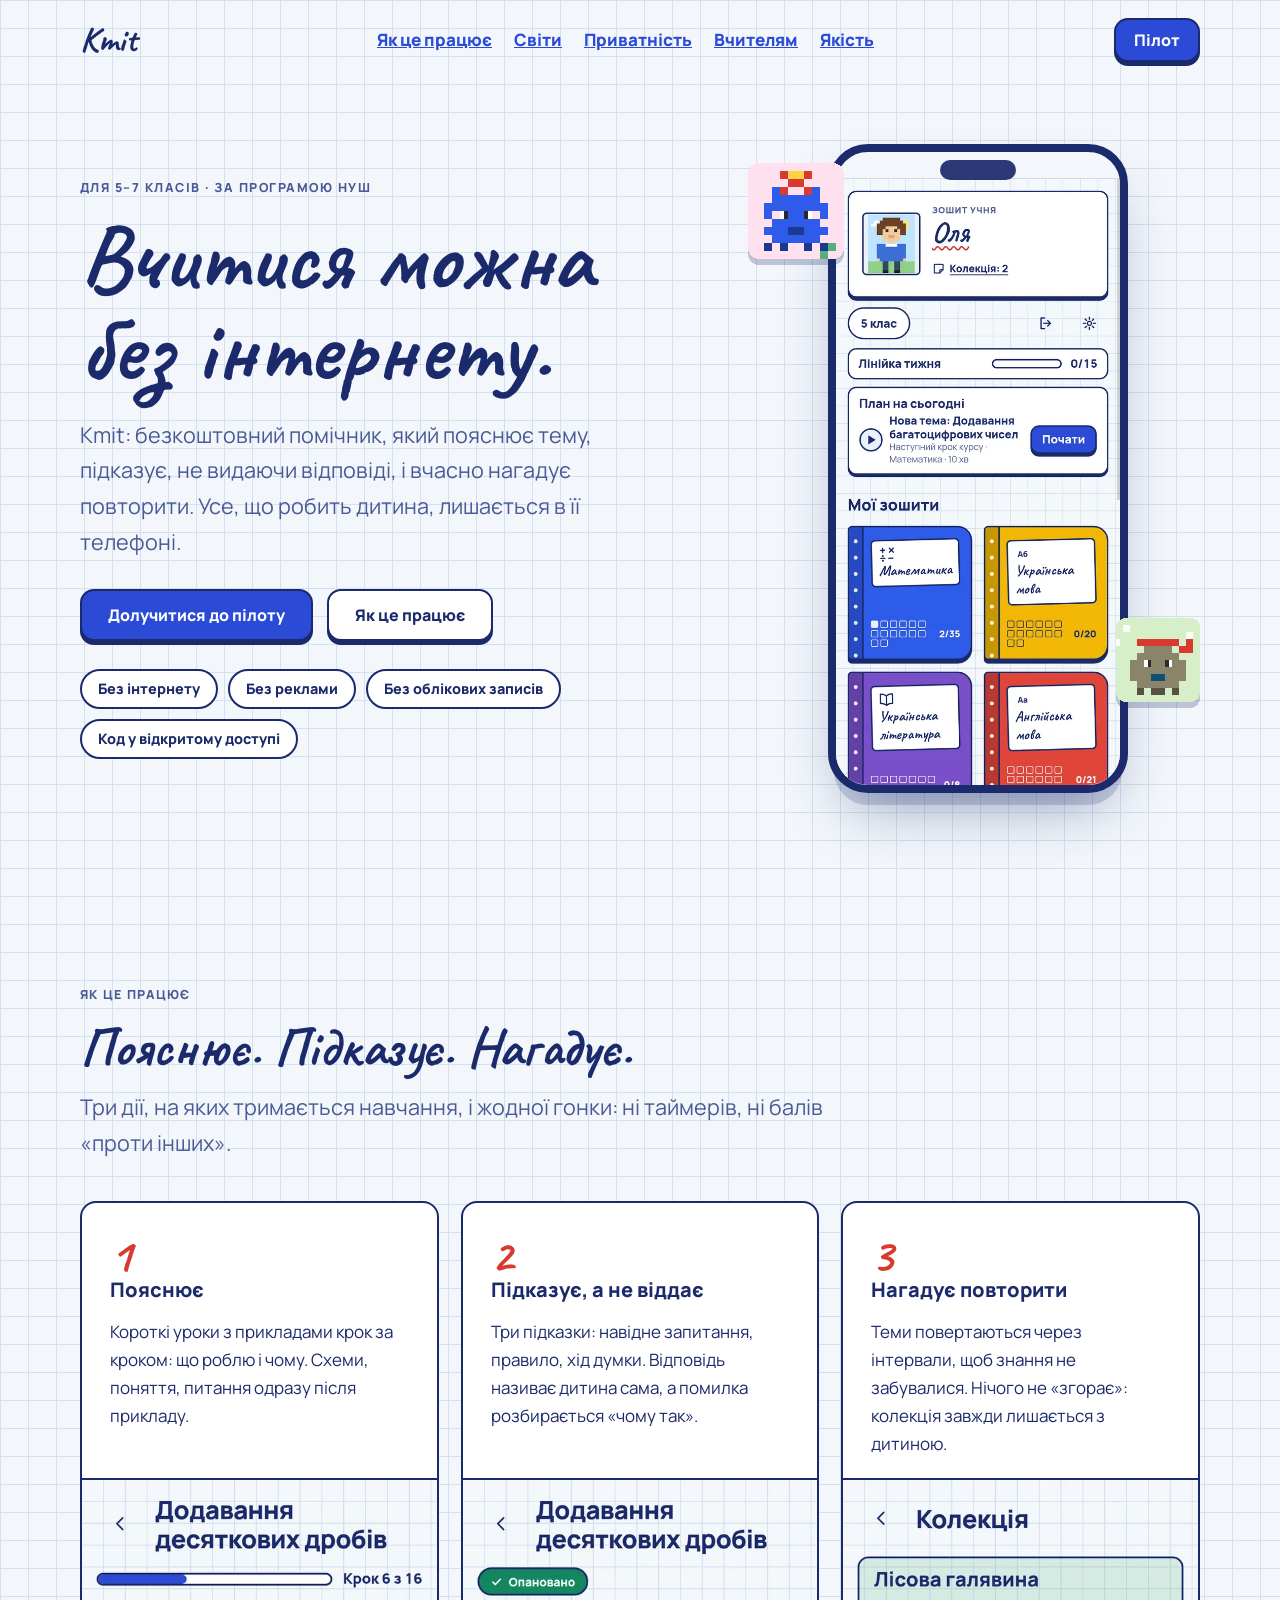
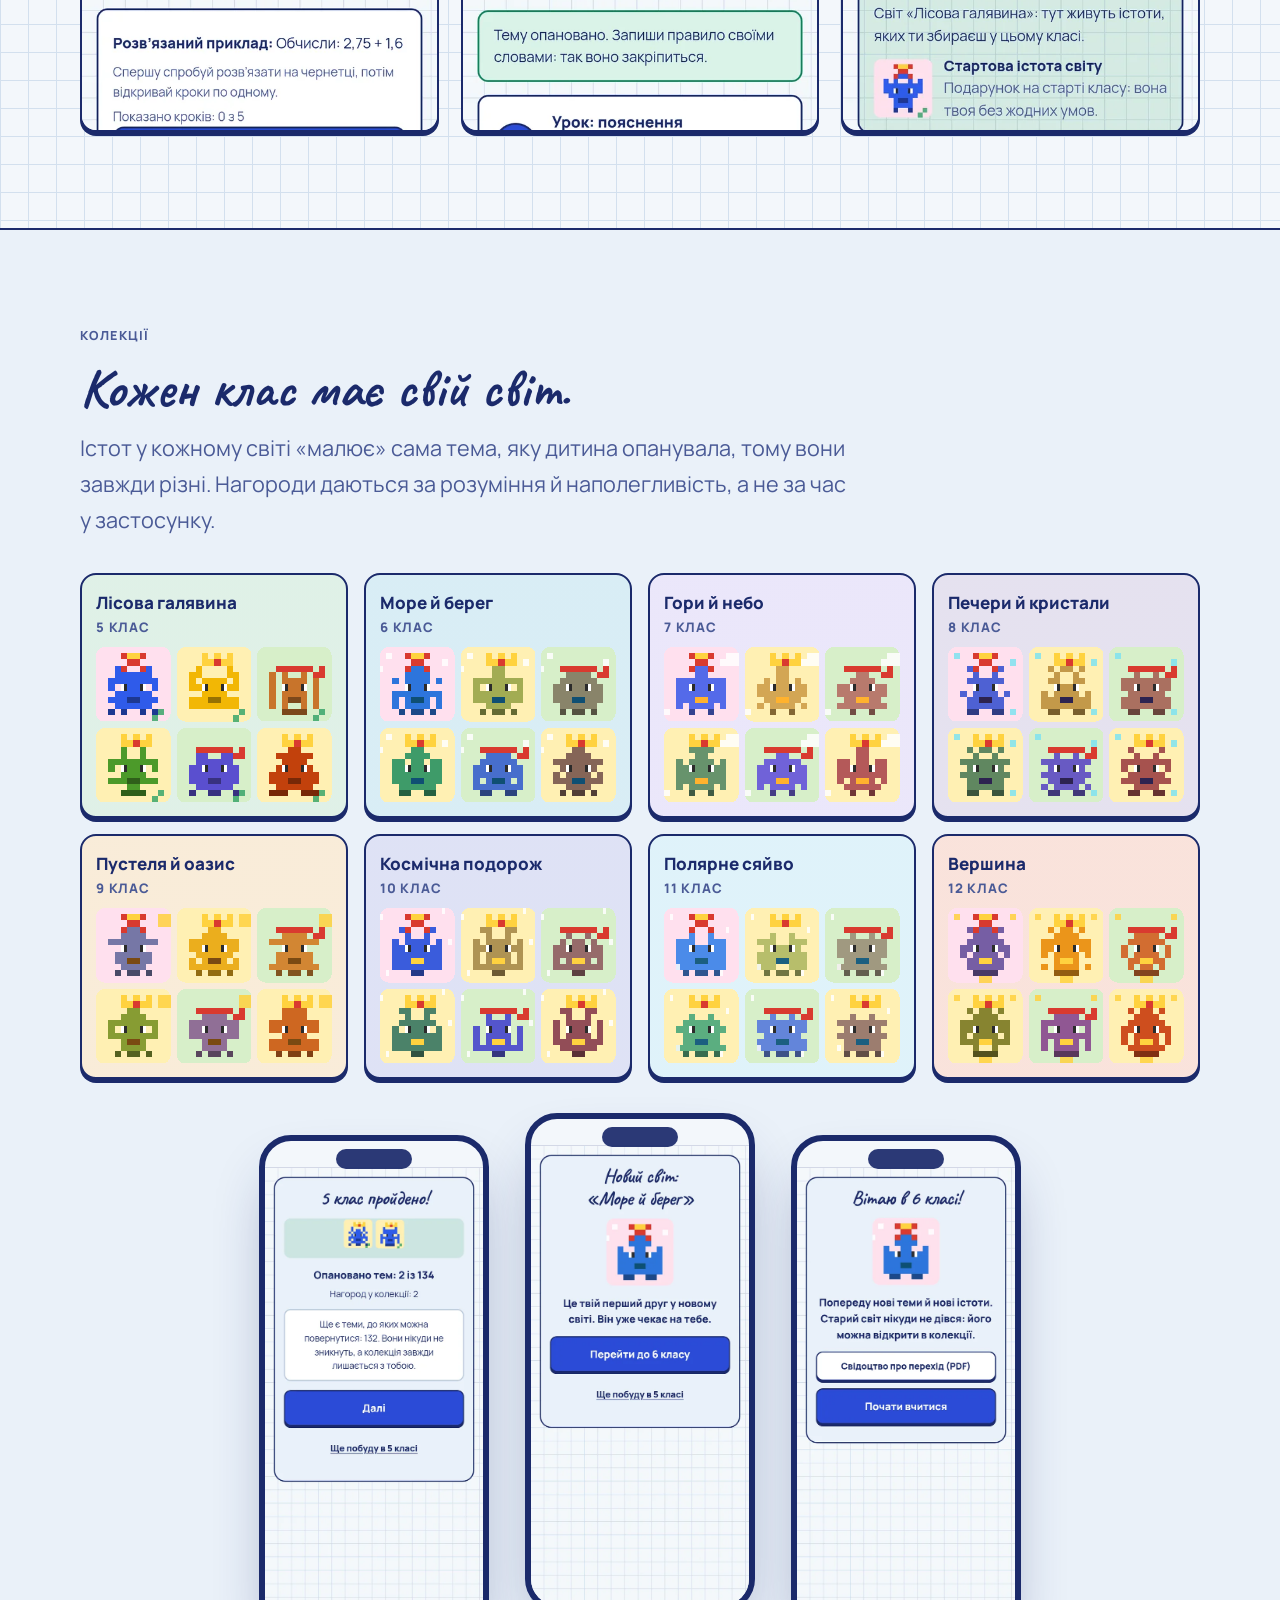
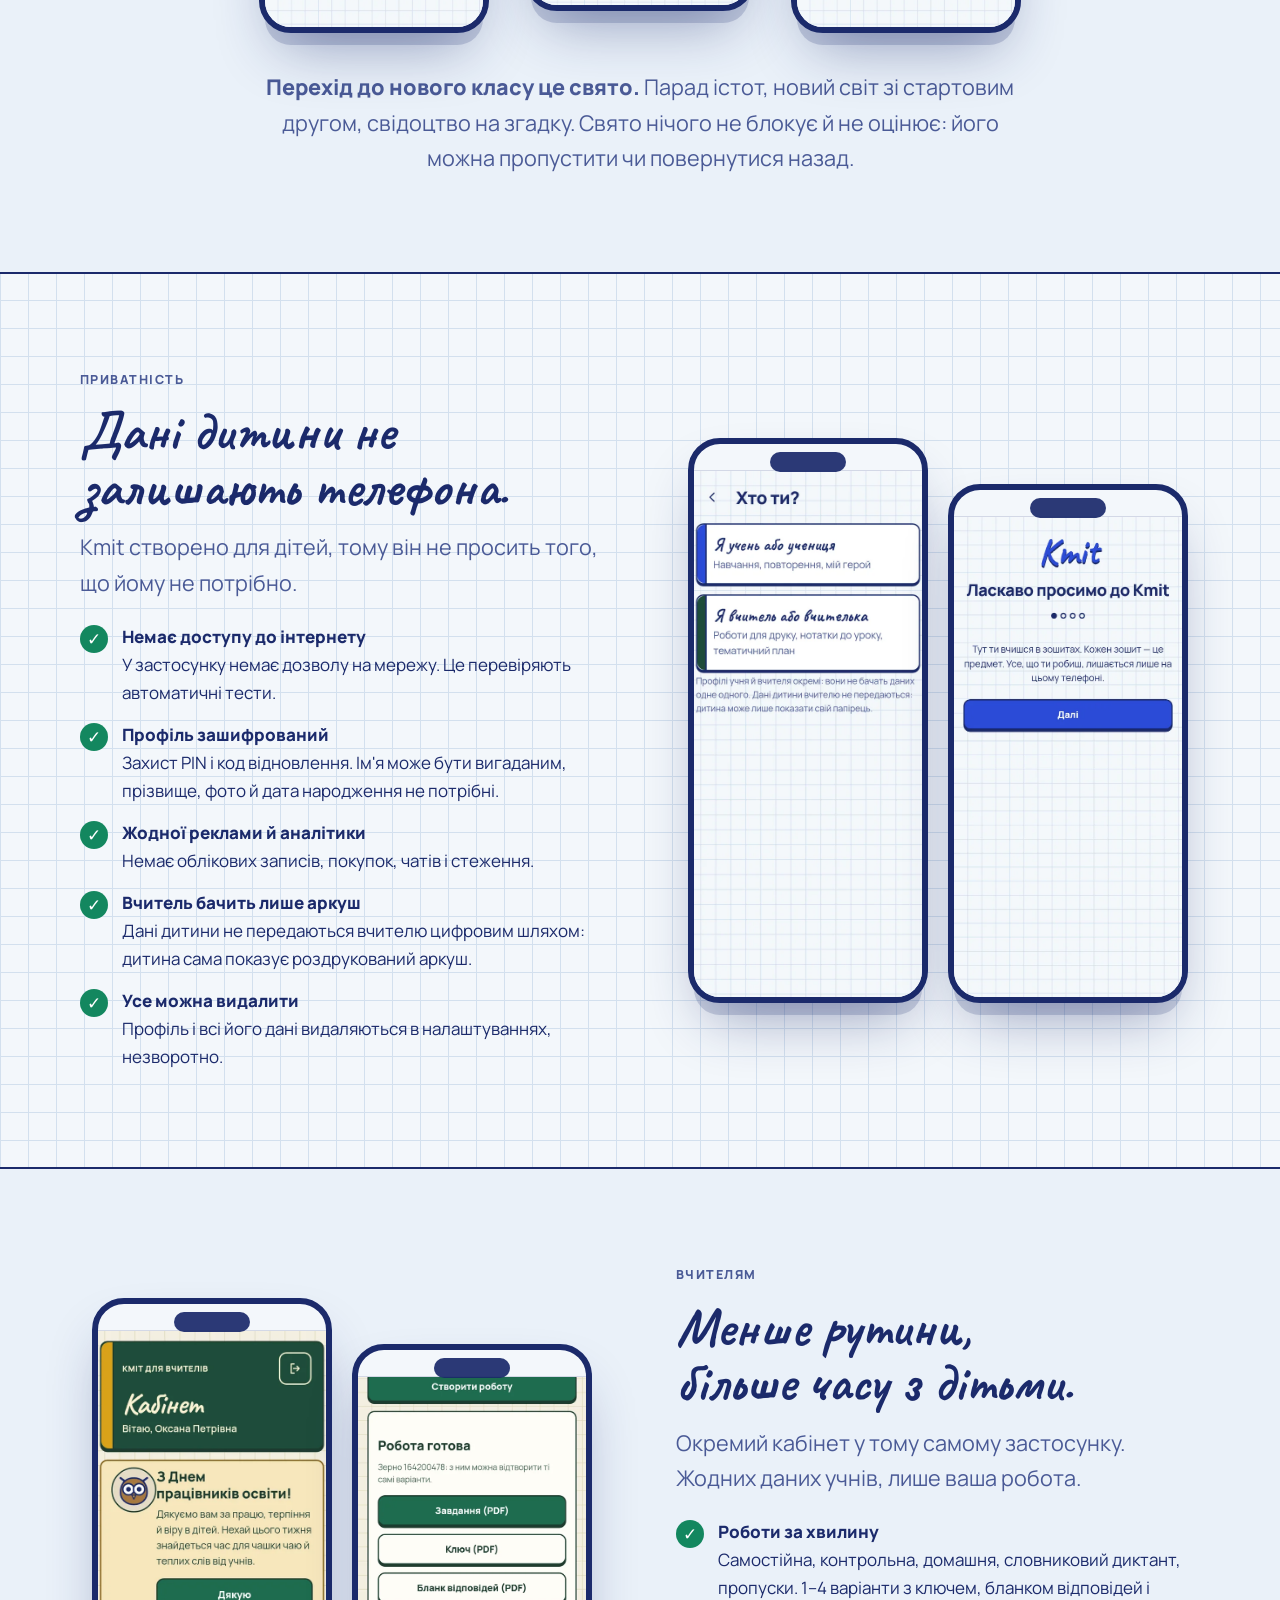
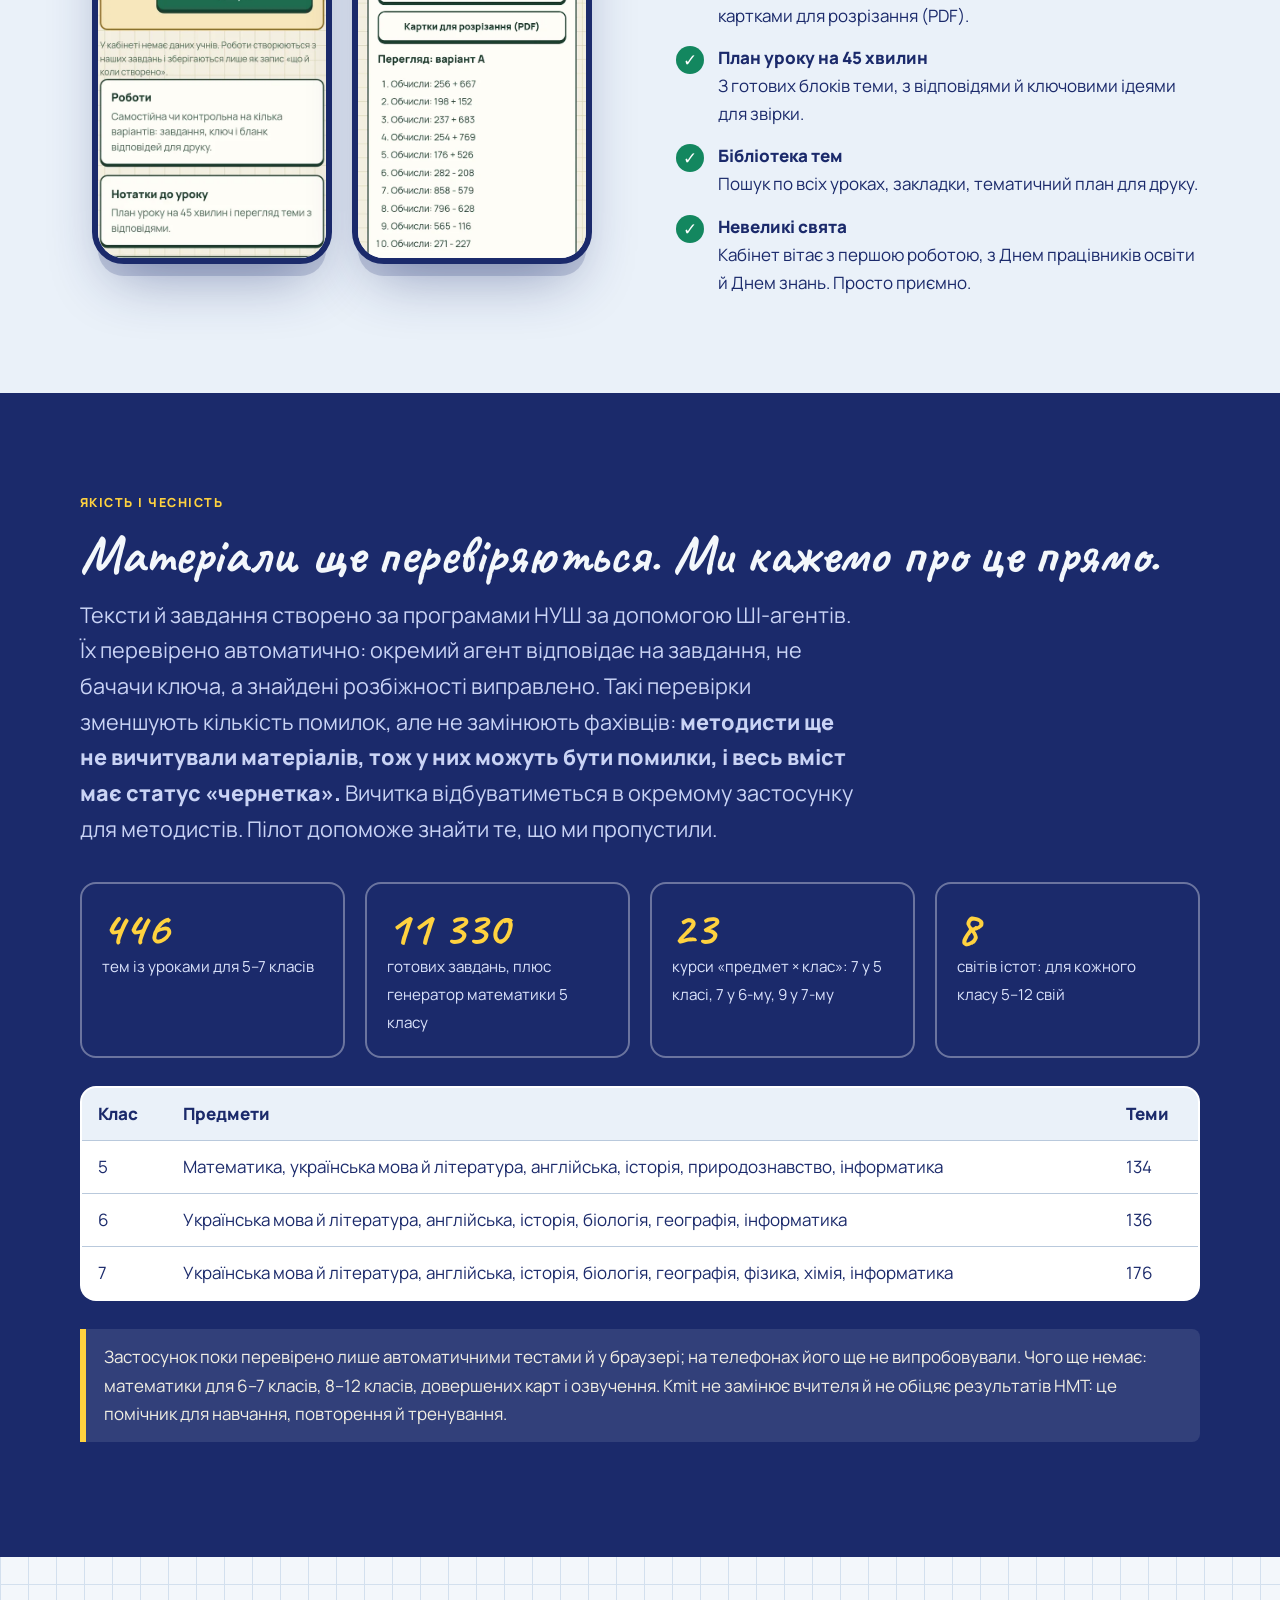
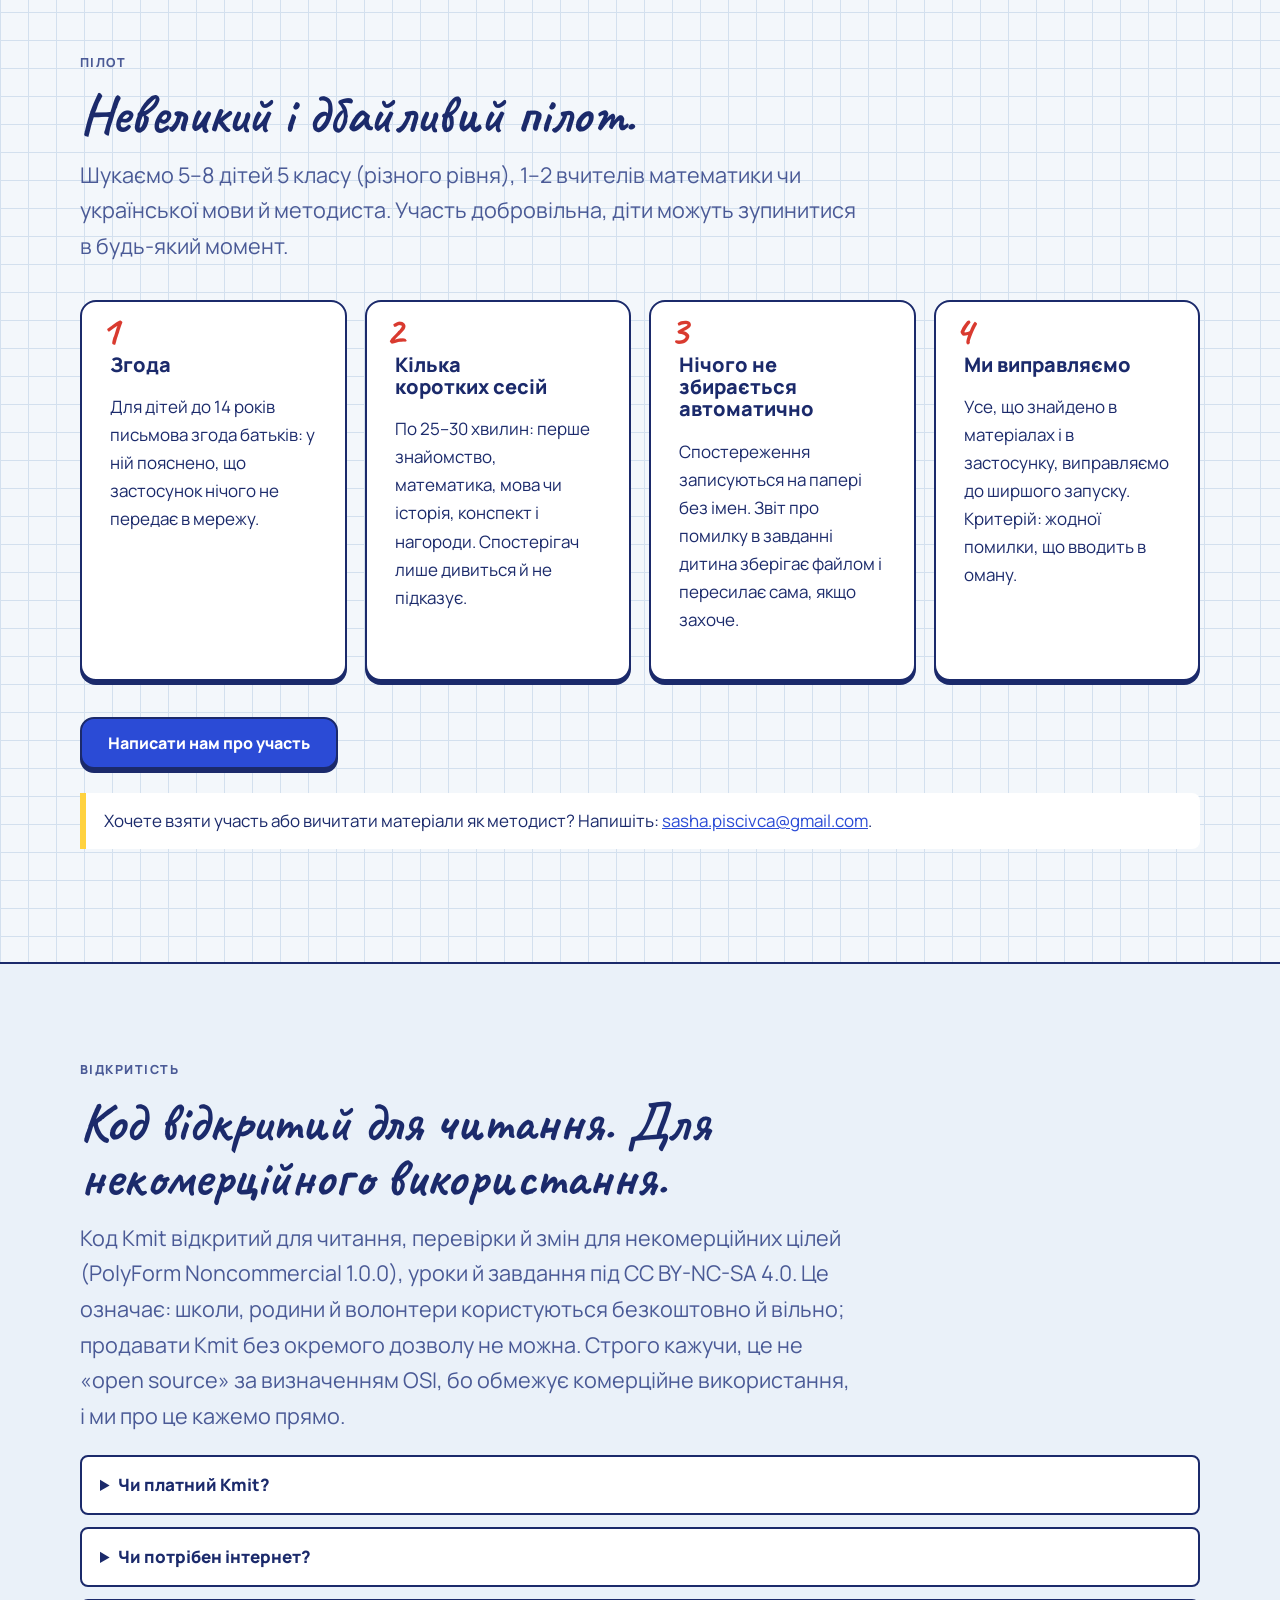
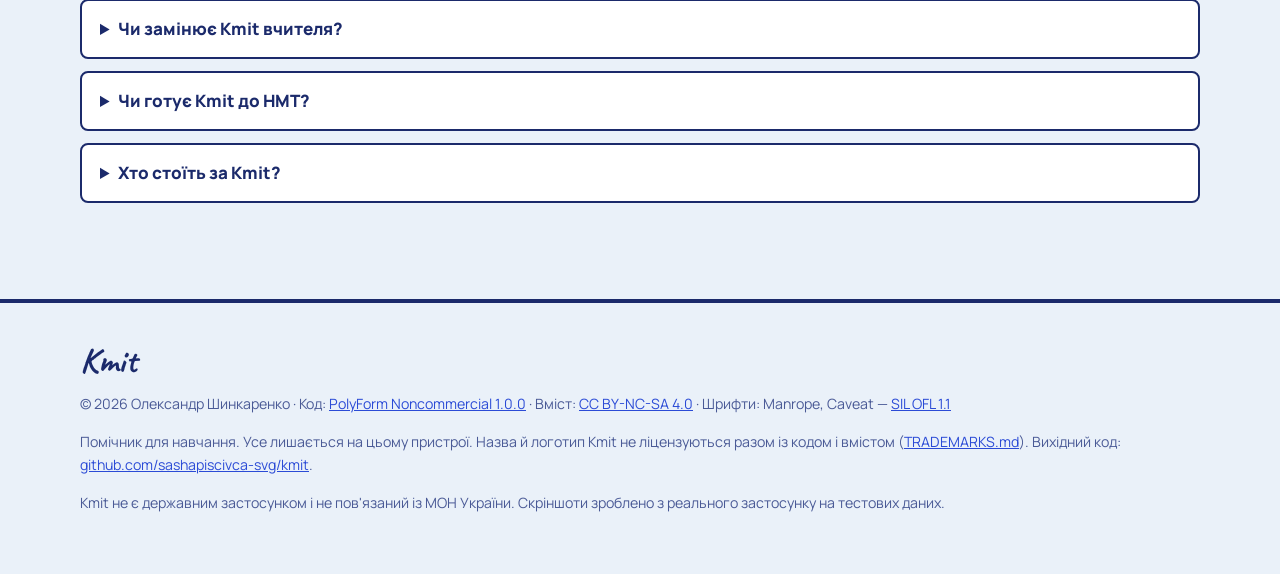
==== site/index.html @ 4b9dcacf "Kmit 0.1.0: first public source release Offline learning companion for children in Ukraine (grades 5" ====
<!doctype html>
<html lang="uk">
<head>
<meta charset="utf-8">
<meta name="viewport" content="width=device-width, initial-scale=1">
<meta name="color-scheme" content="light dark">
<title>Kmit: вчитися можна без інтернету</title>
<meta name="description" content="Kmit: безкоштовний офлайн-помічник для 5–7 класів за програмою НУШ. Уроки, підказки, повторення. Усе лишається в телефоні дитини.">
<style>
@font-face { font-family: Manrope; font-weight: 400; src: url([data-uri]) format('truetype'); font-display: swap; }
@font-face { font-family: Manrope; font-weight: 600; src: url([data-uri]) format('truetype'); font-display: swap; }
@font-face { font-family: Manrope; font-weight: 800; src: url([data-uri]) format('truetype'); font-display: swap; }
@font-face { font-family: Caveat; font-weight: 700; src: url([data-uri]) format('truetype'); font-display: swap; }
:root {
  --paper: #f3f7fb; --grid: #d3e0ee; --sheet: #ffffff; --sheet2: #eaf1f9;
  --ink: #1b2a6b; --soft: #4a5a96; --line: #b9c9dc;
  --pen: #2b4bd6; --pen-ink: #ffffff; --red: #d93a2f; --marker: #ffd23f; --ok: #13875f;
  --r1: 8px; --r2: 16px; --r3: 28px;
  --font: Manrope, system-ui, -apple-system, "Segoe UI", Roboto, "Noto Sans", sans-serif;
  --hand: Caveat, "Segoe Print", "Comic Sans MS", cursive;
  color-scheme: light;
}
@media (prefers-color-scheme: dark) {
  :root:not([data-theme="light"]) {
    --paper: #14211f; --grid: #223633; --sheet: #1b2b28; --sheet2: #22362f;
    --ink: #f1eee3; --soft: #b8c4bd; --line: #3a524c;
    --pen: #8fb8ff; --pen-ink: #0f1d33; --red: #ff8a7a; --marker: #ffd96b; --ok: #6fd6a6;
    color-scheme: dark;
  }
}
* { box-sizing: border-box; }
html { scroll-behavior: smooth; }
body {
  margin: 0; color: var(--ink); font: 400 1.0625rem/1.65 var(--font);
  background-color: var(--paper);
  background-image: linear-gradient(var(--grid) 1px, transparent 1px), linear-gradient(90deg, var(--grid) 1px, transparent 1px);
  background-size: 28px 28px;
}
@media (prefers-reduced-motion: reduce) { html { scroll-behavior: auto; } * { animation: none !important; transition: none !important; } }
a { color: var(--pen); }
:focus-visible { outline: 3px solid var(--pen); outline-offset: 3px; border-radius: 6px; }
.wrap { width: min(1120px, 100% - 40px); margin-inline: auto; }
section { padding: clamp(48px, 8vw, 96px) 0; }
h1, h2, h3 { margin: 0; line-height: 1.12; text-wrap: balance; }
h1 { font: 700 clamp(3rem, 8.5vw, 5.8rem)/0.98 var(--hand); letter-spacing: 0.01em; }
h2 { font: 700 clamp(2.2rem, 5vw, 3.4rem)/1.02 var(--hand); }
h3 { font-weight: 800; font-size: 1.25rem; }
.kicker { font-weight: 800; letter-spacing: 0.12em; text-transform: uppercase; font-size: 0.78rem; color: var(--soft); margin: 0 0 14px; }
.lead { font-size: clamp(1.1rem, 2.2vw, 1.35rem); color: var(--soft); max-width: 36em; }
.sheet { background: var(--sheet); border: 2px solid var(--ink); border-radius: var(--r2); padding: clamp(18px, 3vw, 28px); box-shadow: 0 4px 0 var(--ink); }
.btn { display: inline-flex; align-items: center; justify-content: center; min-height: 52px; padding: 0 26px; border-radius: 14px; border: 2px solid var(--ink); background: var(--sheet); color: var(--ink); font: 800 1rem var(--font); text-decoration: none; box-shadow: 0 4px 0 var(--ink); transition: transform .12s, box-shadow .12s; cursor: pointer; }
.btn:hover { transform: translateY(2px); box-shadow: 0 2px 0 var(--ink); }
.btn.primary { background: var(--pen); color: var(--pen-ink); }
.cta { display: flex; flex-wrap: wrap; gap: 14px; margin-top: 30px; }
.chips { display: flex; flex-wrap: wrap; gap: 10px; margin: 28px 0 0; padding: 0; list-style: none; }
.chips li { border: 2px solid var(--ink); border-radius: 999px; padding: 6px 16px; font-weight: 800; font-size: 0.9rem; background: var(--sheet); }

/* Телефон із реальним знімком застосунку */
.phone { width: min(300px, 78vw); aspect-ratio: 390 / 844; border: 8px solid var(--ink); border-radius: 40px; background: #f3f7fb; padding-top: 26px; overflow: hidden; position: relative; box-shadow: 0 18px 0 -6px rgba(27,42,107,.18), 0 30px 60px -20px rgba(27,42,107,.45); }
.phone img { display: block; width: 100%; height: 100%; object-fit: cover; object-position: top; border-top: 1px solid rgba(27,42,107,.15); }
.phone::before { content: ""; position: absolute; top: 8px; left: 50%; width: 76px; height: 20px; margin-left: -38px; border-radius: 12px; background: var(--ink); z-index: 2; opacity: .92; }

.hero { padding-top: clamp(28px, 6vw, 64px); }
.hero .wrap { display: grid; grid-template-columns: 1.15fr 0.85fr; gap: clamp(24px, 6vw, 80px); align-items: center; }
.hero .stage { display: grid; place-items: center; position: relative; }
.hero .stage .float { position: absolute; width: 96px; height: 96px; filter: drop-shadow(0 6px 0 rgba(27,42,107,.25)); animation: bob 3.4s ease-in-out infinite; }
.hero .stage .float svg { width: 100%; height: 100%; display: block; }
.hero .stage .f1 { left: -2%; top: 3%; } .hero .stage .f2 { right: 0; bottom: 14%; animation-delay: -1.7s; width: 84px; height: 84px; }
@keyframes bob { 0%, 100% { transform: translateY(0) rotate(-3deg); } 50% { transform: translateY(-12px) rotate(3deg); } }
.nav { display: flex; align-items: center; justify-content: space-between; padding: 18px 0; }
.logo { font: 700 2.2rem/1 var(--hand); text-decoration: none; color: var(--ink); }
.nav a.btn { min-height: 44px; padding: 0 18px; }
.nav .links { display: flex; gap: 22px; font-weight: 800; }
@media (max-width: 860px) { .hero .wrap { grid-template-columns: 1fr; } .hero .stage { order: -1; } .nav .links { display: none; } }

.steps { display: grid; grid-template-columns: repeat(3, 1fr); gap: 22px; margin-top: 40px; }
.steps .sheet { padding-bottom: 0; overflow: hidden; display: flex; flex-direction: column; }
.steps .num { font: 700 3rem/1 var(--hand); color: var(--red); }
.steps .sheet p { margin-bottom: 20px; }
.steps .shot { margin: auto -28px 0; border-top: 2px solid var(--ink); }
.steps .shot img { display: block; width: 100%; height: 250px; object-fit: cover; object-position: top; }
@media (max-width: 860px) { .steps { grid-template-columns: 1fr; } }

.worlds { display: grid; grid-template-columns: repeat(4, 1fr); gap: 16px; margin-top: 36px; }
.world { border: 2px solid var(--ink); border-radius: var(--r2); padding: 14px; background: var(--sheet); box-shadow: 0 4px 0 var(--ink); }
.world .wh { display: flex; flex-direction: column; margin-bottom: 8px; }
.world .wh span { font-size: 0.82rem; font-weight: 800; color: var(--soft); text-transform: uppercase; letter-spacing: .06em; }
.world .wr { display: grid; grid-template-columns: repeat(3, 1fr); gap: 6px; }
.world svg { width: 100%; height: auto; display: block; }
.w-forest { background-image: linear-gradient(rgba(58,166,106,.16), rgba(58,166,106,.16)); } .w-sea { background-image: linear-gradient(rgba(42,156,200,.18), rgba(42,156,200,.18)); }
.w-sky { background-image: linear-gradient(rgba(154,134,232,.2), rgba(154,134,232,.2)); } .w-cave { background-image: linear-gradient(rgba(125,107,176,.2), rgba(125,107,176,.2)); }
.w-desert { background-image: linear-gradient(rgba(224,160,64,.2), rgba(224,160,64,.2)); } .w-space { background-image: linear-gradient(rgba(74,94,200,.18), rgba(74,94,200,.18)); }
.w-ice { background-image: linear-gradient(rgba(110,198,232,.22), rgba(110,198,232,.22)); } .w-summit { background-image: linear-gradient(rgba(224,98,58,.18), rgba(224,98,58,.18)); }
@media (max-width: 900px) { .worlds { grid-template-columns: repeat(2, 1fr); } }
.trio { display: flex; justify-content: center; gap: clamp(12px, 3vw, 36px); margin-top: 56px; flex-wrap: wrap; }
.trio .phone { width: min(230px, 42vw); border-width: 6px; border-radius: 32px; }
.trio .phone:nth-child(2) { transform: translateY(-22px); }

.two { display: grid; grid-template-columns: 1fr 1fr; gap: clamp(24px, 6vw, 72px); align-items: center; }
@media (max-width: 860px) { .two { grid-template-columns: 1fr; } }
.ticks { list-style: none; padding: 0; margin: 22px 0 0; display: grid; gap: 14px; }
.ticks li { display: grid; grid-template-columns: 30px 1fr; gap: 12px; align-items: start; }
.ticks li::before { content: "✓"; display: grid; place-items: center; width: 28px; height: 28px; border-radius: 50%; background: var(--ok); color: #fff; font-weight: 800; margin-top: 2px; }
.ticks b { display: block; }
.duo { display: flex; gap: 20px; justify-content: center; flex-wrap: wrap; }
.duo .phone { width: min(240px, 44vw); border-width: 6px; border-radius: 32px; }

.band { background: var(--ink); color: var(--paper); border-block: 2px solid var(--ink); }
.band .kicker { color: var(--marker); } .band .lead { color: #c9d3f5; }
.band a { color: var(--marker); }
@media (prefers-color-scheme: dark) { :root:not([data-theme="light"]) .band { background: #0d1816; color: #f1eee3; } }
.facts { display: grid; grid-template-columns: repeat(4, 1fr); gap: 20px; margin-top: 36px; }
.fact { border: 2px solid rgba(255,255,255,.35); border-radius: var(--r2); padding: 20px; }
.fact b { display: block; font: 700 3rem/1 var(--hand); color: var(--marker); }
.fact span { font-size: .95rem; color: #dbe3fb; }
@media (max-width: 860px) { .facts { grid-template-columns: repeat(2, 1fr); } }
table.cov { width: 100%; border-collapse: collapse; margin-top: 28px; background: var(--sheet); border: 2px solid var(--ink); border-radius: var(--r2); overflow: hidden; color: var(--ink); }
table.cov th, table.cov td { text-align: left; padding: 12px 16px; border-bottom: 1px solid var(--line); vertical-align: top; }
table.cov th { background: var(--sheet2); font-weight: 800; }
table.cov tr:last-child td { border-bottom: none; }
.note { border-left: 6px solid var(--marker); background: var(--sheet); padding: 14px 18px; border-radius: 0 var(--r1) var(--r1) 0; margin-top: 28px; color: var(--ink); }
.band .note { background: rgba(255,255,255,.1); color: #f1eee3; }

.pilot { display: grid; grid-template-columns: repeat(4, 1fr); gap: 18px; margin-top: 36px; counter-reset: s; }
.pilot .sheet { counter-increment: s; position: relative; padding-top: 52px; }
.pilot .sheet::before { content: counter(s); position: absolute; top: 8px; left: 18px; font: 700 2.6rem/1 var(--hand); color: var(--red); }
@media (max-width: 960px) { .pilot { grid-template-columns: repeat(2, 1fr); } } @media (max-width: 560px) { .pilot { grid-template-columns: 1fr; } }
details { background: var(--sheet); border: 2px solid var(--ink); border-radius: var(--r1); padding: 14px 18px; margin-top: 12px; }
summary { cursor: pointer; font-weight: 800; }
details p { margin: 10px 0 0; color: var(--soft); }
footer { padding: 40px 0 60px; border-top: 2px solid var(--ink); background: var(--sheet2); }
footer .wrap { display: grid; gap: 14px; }
footer small { color: var(--soft); }
#contact[hidden] { display: none; }
</style>
</head>
<body>
<header class="wrap nav">
  <a class="logo" href="#top" aria-label="Kmit, на початок">Kmit</a>
  <nav class="links" aria-label="Розділи">
    <a href="#how">Як це працює</a><a href="#worlds">Світи</a><a href="#privacy">Приватність</a><a href="#teachers">Вчителям</a><a href="#quality">Якість</a>
  </nav>
  <a class="btn primary" href="#pilot">Пілот</a>
</header>

<main id="top">
<section class="hero" aria-labelledby="h1">
  <div class="wrap">
    <div>
      <p class="kicker">Для 5–7 класів · за програмою НУШ</p>
      <h1 id="h1">Вчитися можна без інтернету.</h1>
      <p class="lead" style="margin-top:22px">Kmit: безкоштовний помічник, який пояснює тему, підказує, не видаючи відповіді, і вчасно нагадує повторити. Усе, що робить дитина, лишається в її телефоні.</p>
      <div class="cta"><a class="btn primary" href="#pilot">Долучитися до пілоту</a><a class="btn" href="#how">Як це працює</a></div>
      <ul class="chips" aria-label="Коротко">
        <li>Без інтернету</li><li>Без реклами</li><li>Без облікових записів</li><li>Код у відкритому доступі</li>
      </ul>
    </div>
    <div class="stage">
      <div class="phone"><img src="[data-uri]" alt="Головний екран Kmit: зошити предметів у клітинку, план на сьогодні" width="560" height="1212"></div>
      <div class="float f1"><svg viewBox="0 0 12 12" width="64" height="64" shape-rendering="crispEdges" aria-hidden="true" focusable="false" class="creature earned"><rect x="0" y="0" width="12" height="12" rx="1.4" fill="#ffe0ee"></rect><path d="M3 3h1v1h-1zM8 3h1v1h-1zM3 4h6v1h-6zM2 5h8v1h-8zM2 6h1v1h-1zM4 6h4v1h-4zM9 6h1v1h-1zM3 7h6v1h-6zM2 8h8v1h-8zM3 9h6v1h-6z" fill="#2f5bea"></path><path d="M2 10h1v1h-1zM4 10h1v1h-1zM7 10h1v1h-1zM9 10h1v1h-1z" fill="#1d3891"></path><path d="M4 6h1v1h-1zM7 6h1v1h-1z" fill="#ffffff"></path><path d="M4.5 6h0.5v1h-0.5zM7 6h0.5v1h-0.5z" fill="#2b2b2b"></path><path d="M5 8h2v1h-2z" fill="#1d3891"></path><path d="M10 10h1v1h-1zM9 11h1v1h-1z" fill="#3aa66a" opacity=".85"></path><path d="M4 1h1v1h-1zM7 1h1v1h-1zM5 2h2v1h-2zM4 3h1v1h-1zM7 3h1v1h-1z" fill="#d93a2f"></path><path d="M5 1h2v1h-2z" fill="#ffd23f"></path></svg></div>
      <div class="float f2"><svg viewBox="0 0 12 12" width="64" height="64" shape-rendering="crispEdges" aria-hidden="true" focusable="false" class="creature earned"><rect x="0" y="0" width="12" height="12" rx="1.4" fill="#d7efc9"></rect><path d="M5 3h2v1h-2zM4 4h4v1h-4zM3 5h6v1h-6zM2 6h8v1h-8zM2 7h8v1h-8zM2 8h8v1h-8zM3 9h6v1h-6z" fill="#89846a"></path><path d="M3 10h1v1h-1zM5 10h2v1h-2zM8 10h1v1h-1z" fill="#555242"></path><path d="M4 6h1v1h-1zM7 6h1v1h-1z" fill="#ffffff"></path><path d="M4.5 6h0.5v1h-0.5zM7 6h0.5v1h-0.5z" fill="#2b2b2b"></path><path d="M5 8h2v1h-2z" fill="#0f4f73"></path><path d="M1 1h1v1h-1zM10 2h1v1h-1zM0 3h0.5v1h-0.5z" fill="#ffffff" opacity=".85"></path><path d="M3 3h6v1h-6z" fill="#d93a2f"></path><path d="M9 4h2v1h-2zM10 3h1v1h-1z" fill="#d93a2f"></path></svg></div>
    </div>
  </div>
</section>

<section id="how" aria-labelledby="how-h">
  <div class="wrap">
    <p class="kicker">Як це працює</p>
    <h2 id="how-h">Пояснює. Підказує. Нагадує.</h2>
    <p class="lead" style="margin-top:14px">Три дії, на яких тримається навчання, і жодної гонки: ні таймерів, ні балів «проти інших».</p>
    <div class="steps">
      <article class="sheet"><div class="num">1</div><h3>Пояснює</h3>
        <p>Короткі уроки з прикладами крок за кроком: що роблю і чому. Схеми, поняття, питання одразу після прикладу.</p>
        <div class="shot"><img src="[data-uri]" alt="Урок: розібраний приклад додавання десяткових дробів" loading="lazy" width="560" height="1212"></div></article>
      <article class="sheet"><div class="num">2</div><h3>Підказує, а не віддає</h3>
        <p>Три підказки: навідне запитання, правило, хід думки. Відповідь називає дитина сама, а помилка розбирається «чому так».</p>
        <div class="shot"><img src="[data-uri]" alt="Сторінка теми: пройти урок, потренуватися, перевірити себе" loading="lazy" width="560" height="1212"></div></article>
      <article class="sheet"><div class="num">3</div><h3>Нагадує повторити</h3>
        <p>Теми повертаються через інтервали, щоб знання не забувалися. Нічого не «згорає»: колекція завжди лишається з дитиною.</p>
        <div class="shot"><img src="[data-uri]" alt="Колекція істот: нагороди за теми й за наполегливість" loading="lazy" width="560" height="1212"></div></article>
    </div>
  </div>
</section>

<section id="worlds" aria-labelledby="w-h" style="background:linear-gradient(var(--sheet2),var(--sheet2));border-block:2px solid var(--ink)">
  <div class="wrap">
    <p class="kicker">Колекції</p>
    <h2 id="w-h">Кожен клас має свій світ.</h2>
    <p class="lead" style="margin-top:14px">Істот у кожному світі «малює» сама тема, яку дитина опанувала, тому вони завжди різні. Нагороди даються за розуміння й наполегливість, а не за час у застосунку.</p>
    <div class="worlds"><div class="world w-forest" data-world="forest"><div class="wh"><b>Лісова галявина</b><span>5 клас</span></div><div class="wr"><svg viewBox="0 0 12 12" width="64" height="64" shape-rendering="crispEdges" aria-hidden="true" focusable="false" class="creature earned"><rect x="0" y="0" width="12" height="12" rx="1.4" fill="#ffe0ee"></rect><path d="M3 3h1v1h-1zM8 3h1v1h-1zM3 4h6v1h-6zM2 5h8v1h-8zM2 6h1v1h-1zM4 6h4v1h-4zM9 6h1v1h-1zM3 7h6v1h-6zM2 8h8v1h-8zM3 9h6v1h-6z" fill="#2f5bea"></path><path d="M2 10h1v1h-1zM4 10h1v1h-1zM7 10h1v1h-1zM9 10h1v1h-1z" fill="#1d3891"></path><path d="M4 6h1v1h-1zM7 6h1v1h-1z" fill="#ffffff"></path><path d="M4.5 6h0.5v1h-0.5zM7 6h0.5v1h-0.5z" fill="#2b2b2b"></path><path d="M5 8h2v1h-2z" fill="#1d3891"></path><path d="M10 10h1v1h-1zM9 11h1v1h-1z" fill="#3aa66a" opacity=".85"></path><path d="M4 1h1v1h-1zM7 1h1v1h-1zM5 2h2v1h-2zM4 3h1v1h-1zM7 3h1v1h-1z" fill="#d93a2f"></path><path d="M5 1h2v1h-2z" fill="#ffd23f"></path></svg><svg viewBox="0 0 12 12" width="64" height="64" shape-rendering="crispEdges" aria-hidden="true" focusable="false" class="creature earned"><rect x="0" y="0" width="12" height="12" rx="1.4" fill="#fff0b3"></rect><path d="M3 3h1v1h-1zM8 3h1v1h-1zM2 4h2v1h-2zM8 4h2v1h-2zM2 5h1v1h-1zM4 5h4v1h-4zM9 5h1v1h-1zM2 6h8v1h-8zM4 7h4v1h-4zM2 8h8v1h-8zM2 9h8v1h-8z" fill="#f2b705"></path><path d="" fill="#967103"></path><path d="M4 6h1v1h-1zM7 6h1v1h-1z" fill="#ffffff"></path><path d="M4.5 6h0.5v1h-0.5zM7 6h0.5v1h-0.5z" fill="#2b2b2b"></path><path d="M5 8h2v1h-2z" fill="#967103"></path><path d="M10 10h1v1h-1zM9 11h1v1h-1z" fill="#3aa66a" opacity=".85"></path><path d="M4 1h1v1h-1zM6 1h1v1h-1zM8 1h1v1h-1zM4 2h5v1h-5z" fill="#ffd23f"></path><path d="M6 2h1v1h-1z" fill="#d93a2f"></path></svg><svg viewBox="0 0 12 12" width="64" height="64" shape-rendering="crispEdges" aria-hidden="true" focusable="false" class="creature earned"><rect x="0" y="0" width="12" height="12" rx="1.4" fill="#d7efc9"></rect><path d="M4 3h1v1h-1zM7 3h1v1h-1zM2 4h1v1h-1zM4 4h1v1h-1zM7 4h1v1h-1zM9 4h1v1h-1zM2 5h1v1h-1zM4 5h4v1h-4zM9 5h1v1h-1zM2 6h1v1h-1zM4 6h4v1h-4zM9 6h1v1h-1zM2 7h1v1h-1zM4 7h4v1h-4zM9 7h1v1h-1zM2 8h1v1h-1zM4 8h4v1h-4zM9 8h1v1h-1zM2 9h1v1h-1zM4 9h1v1h-1zM7 9h1v1h-1zM9 9h1v1h-1z" fill="#c8742b"></path><path d="M4 10h4v1h-4z" fill="#7c481b"></path><path d="M4 6h1v1h-1zM7 6h1v1h-1z" fill="#ffffff"></path><path d="M4.5 6h0.5v1h-0.5zM7 6h0.5v1h-0.5z" fill="#2b2b2b"></path><path d="M5 8h2v1h-2z" fill="#7c481b"></path><path d="M10 10h1v1h-1zM9 11h1v1h-1z" fill="#3aa66a" opacity=".85"></path><path d="M3 3h6v1h-6z" fill="#d93a2f"></path><path d="M9 4h2v1h-2zM10 3h1v1h-1z" fill="#d93a2f"></path></svg><svg viewBox="0 0 12 12" width="64" height="64" shape-rendering="crispEdges" aria-hidden="true" focusable="false" class="creature earned"><rect x="0" y="0" width="12" height="12" rx="1.4" fill="#fff0b3"></rect><path d="M4 3h1v1h-1zM7 3h1v1h-1zM4 4h1v1h-1zM7 4h1v1h-1zM2 5h8v1h-8zM2 6h1v1h-1zM4 6h4v1h-4zM9 6h1v1h-1zM4 7h4v1h-4zM2 8h8v1h-8zM5 9h2v1h-2z" fill="#4c9a2a"></path><path d="M4 10h4v1h-4z" fill="#2f5f1a"></path><path d="M4 6h1v1h-1zM7 6h1v1h-1z" fill="#ffffff"></path><path d="M4.5 6h0.5v1h-0.5zM7 6h0.5v1h-0.5z" fill="#2b2b2b"></path><path d="M5 8h2v1h-2z" fill="#2f5f1a"></path><path d="M10 10h1v1h-1zM9 11h1v1h-1z" fill="#3aa66a" opacity=".85"></path><path d="M4 1h1v1h-1zM6 1h1v1h-1zM8 1h1v1h-1zM4 2h5v1h-5z" fill="#ffd23f"></path><path d="M6 2h1v1h-1z" fill="#d93a2f"></path></svg><svg viewBox="0 0 12 12" width="64" height="64" shape-rendering="crispEdges" aria-hidden="true" focusable="false" class="creature earned"><rect x="0" y="0" width="12" height="12" rx="1.4" fill="#d7efc9"></rect><path d="M3 3h1v1h-1zM8 3h1v1h-1zM3 4h2v1h-2zM7 4h2v1h-2zM3 5h6v1h-6zM2 6h8v1h-8zM2 7h8v1h-8zM2 8h8v1h-8zM3 9h6v1h-6z" fill="#5a4fcf"></path><path d="M2 10h1v1h-1zM5 10h2v1h-2zM9 10h1v1h-1z" fill="#383180"></path><path d="M4 6h1v1h-1zM7 6h1v1h-1z" fill="#ffffff"></path><path d="M4.5 6h0.5v1h-0.5zM7 6h0.5v1h-0.5z" fill="#2b2b2b"></path><path d="M5 8h2v1h-2z" fill="#383180"></path><path d="M10 10h1v1h-1zM9 11h1v1h-1z" fill="#3aa66a" opacity=".85"></path><path d="M3 3h6v1h-6z" fill="#d93a2f"></path><path d="M9 4h2v1h-2zM10 3h1v1h-1z" fill="#d93a2f"></path></svg><svg viewBox="0 0 12 12" width="64" height="64" shape-rendering="crispEdges" aria-hidden="true" focusable="false" class="creature earned"><rect x="0" y="0" width="12" height="12" rx="1.4" fill="#fff0b3"></rect><path d="M5 3h2v1h-2zM3 4h6v1h-6zM4 5h4v1h-4zM3 6h6v1h-6zM2 7h8v1h-8zM2 8h8v1h-8zM3 9h6v1h-6z" fill="#c2410c"></path><path d="M2 10h3v1h-3zM7 10h3v1h-3z" fill="#782807"></path><path d="M4 6h1v1h-1zM7 6h1v1h-1z" fill="#ffffff"></path><path d="M4.5 6h0.5v1h-0.5zM7 6h0.5v1h-0.5z" fill="#2b2b2b"></path><path d="M5 8h2v1h-2z" fill="#782807"></path><path d="M10 10h1v1h-1zM9 11h1v1h-1z" fill="#3aa66a" opacity=".85"></path><path d="M4 1h1v1h-1zM6 1h1v1h-1zM8 1h1v1h-1zM4 2h5v1h-5z" fill="#ffd23f"></path><path d="M6 2h1v1h-1z" fill="#d93a2f"></path></svg></div></div><div class="world w-sea" data-world="sea"><div class="wh"><b>Море й берег</b><span>6 клас</span></div><div class="wr"><svg viewBox="0 0 12 12" width="64" height="64" shape-rendering="crispEdges" aria-hidden="true" focusable="false" class="creature earned"><rect x="0" y="0" width="12" height="12" rx="1.4" fill="#ffe0ee"></rect><path d="M5 3h2v1h-2zM4 4h4v1h-4zM2 5h1v1h-1zM4 5h4v1h-4zM9 5h1v1h-1zM4 6h4v1h-4zM2 7h8v1h-8zM2 8h1v1h-1zM4 8h4v1h-4zM9 8h1v1h-1zM2 9h1v1h-1zM4 9h4v1h-4zM9 9h1v1h-1z" fill="#2d75dc"></path><path d="M3 10h1v1h-1zM5 10h2v1h-2zM8 10h1v1h-1z" fill="#1c4988"></path><path d="M4 6h1v1h-1zM7 6h1v1h-1z" fill="#ffffff"></path><path d="M4.5 6h0.5v1h-0.5zM7 6h0.5v1h-0.5z" fill="#2b2b2b"></path><path d="M5 8h2v1h-2z" fill="#0f4f73"></path><path d="M1 1h1v1h-1zM10 2h1v1h-1zM0 3h0.5v1h-0.5z" fill="#ffffff" opacity=".85"></path><path d="M4 1h1v1h-1zM7 1h1v1h-1zM5 2h2v1h-2zM4 3h1v1h-1zM7 3h1v1h-1z" fill="#d93a2f"></path><path d="M5 1h2v1h-2z" fill="#ffd23f"></path></svg><svg viewBox="0 0 12 12" width="64" height="64" shape-rendering="crispEdges" aria-hidden="true" focusable="false" class="creature earned"><rect x="0" y="0" width="12" height="12" rx="1.4" fill="#fff0b3"></rect><path d="M5 3h2v1h-2zM5 4h2v1h-2zM2 5h8v1h-8zM2 6h1v1h-1zM4 6h4v1h-4zM9 6h1v1h-1zM2 7h8v1h-8zM2 8h8v1h-8zM4 9h4v1h-4z" fill="#a2ac53"></path><path d="M3 10h1v1h-1zM5 10h2v1h-2zM8 10h1v1h-1z" fill="#646b33"></path><path d="M4 6h1v1h-1zM7 6h1v1h-1z" fill="#ffffff"></path><path d="M4.5 6h0.5v1h-0.5zM7 6h0.5v1h-0.5z" fill="#2b2b2b"></path><path d="M5 8h2v1h-2z" fill="#0f4f73"></path><path d="M1 1h1v1h-1zM10 2h1v1h-1zM0 3h0.5v1h-0.5z" fill="#ffffff" opacity=".85"></path><path d="M4 1h1v1h-1zM6 1h1v1h-1zM8 1h1v1h-1zM4 2h5v1h-5z" fill="#ffd23f"></path><path d="M6 2h1v1h-1z" fill="#d93a2f"></path></svg><svg viewBox="0 0 12 12" width="64" height="64" shape-rendering="crispEdges" aria-hidden="true" focusable="false" class="creature earned"><rect x="0" y="0" width="12" height="12" rx="1.4" fill="#d7efc9"></rect><path d="M5 3h2v1h-2zM4 4h4v1h-4zM3 5h6v1h-6zM2 6h8v1h-8zM2 7h8v1h-8zM2 8h8v1h-8zM3 9h6v1h-6z" fill="#89846a"></path><path d="M3 10h1v1h-1zM5 10h2v1h-2zM8 10h1v1h-1z" fill="#555242"></path><path d="M4 6h1v1h-1zM7 6h1v1h-1z" fill="#ffffff"></path><path d="M4.5 6h0.5v1h-0.5zM7 6h0.5v1h-0.5z" fill="#2b2b2b"></path><path d="M5 8h2v1h-2z" fill="#0f4f73"></path><path d="M1 1h1v1h-1zM10 2h1v1h-1zM0 3h0.5v1h-0.5z" fill="#ffffff" opacity=".85"></path><path d="M3 3h6v1h-6z" fill="#d93a2f"></path><path d="M9 4h2v1h-2zM10 3h1v1h-1z" fill="#d93a2f"></path></svg><svg viewBox="0 0 12 12" width="64" height="64" shape-rendering="crispEdges" aria-hidden="true" focusable="false" class="creature earned"><rect x="0" y="0" width="12" height="12" rx="1.4" fill="#fff0b3"></rect><path d="M5 3h2v1h-2zM4 4h4v1h-4zM2 5h2v1h-2zM5 5h2v1h-2zM8 5h2v1h-2zM2 6h8v1h-8zM2 7h8v1h-8zM2 8h8v1h-8zM3 9h6v1h-6z" fill="#3e9b69"></path><path d="M3 10h2v1h-2zM7 10h2v1h-2z" fill="#266041"></path><path d="M4 6h1v1h-1zM7 6h1v1h-1z" fill="#ffffff"></path><path d="M4.5 6h0.5v1h-0.5zM7 6h0.5v1h-0.5z" fill="#2b2b2b"></path><path d="M5 8h2v1h-2z" fill="#0f4f73"></path><path d="M1 1h1v1h-1zM10 2h1v1h-1zM0 3h0.5v1h-0.5z" fill="#ffffff" opacity=".85"></path><path d="M4 1h1v1h-1zM6 1h1v1h-1zM8 1h1v1h-1zM4 2h5v1h-5z" fill="#ffd23f"></path><path d="M6 2h1v1h-1z" fill="#d93a2f"></path></svg><svg viewBox="0 0 12 12" width="64" height="64" shape-rendering="crispEdges" aria-hidden="true" focusable="false" class="creature earned"><rect x="0" y="0" width="12" height="12" rx="1.4" fill="#d7efc9"></rect><path d="M5 3h2v1h-2zM4 4h4v1h-4zM3 5h6v1h-6zM2 6h8v1h-8zM2 7h8v1h-8zM2 8h1v1h-1zM4 8h4v1h-4zM9 8h1v1h-1zM2 9h8v1h-8z" fill="#476ecc"></path><path d="M3 10h2v1h-2zM7 10h2v1h-2z" fill="#2c447e"></path><path d="M4 6h1v1h-1zM7 6h1v1h-1z" fill="#ffffff"></path><path d="M4.5 6h0.5v1h-0.5zM7 6h0.5v1h-0.5z" fill="#2b2b2b"></path><path d="M5 8h2v1h-2z" fill="#0f4f73"></path><path d="M1 1h1v1h-1zM10 2h1v1h-1zM0 3h0.5v1h-0.5z" fill="#ffffff" opacity=".85"></path><path d="M3 3h6v1h-6z" fill="#d93a2f"></path><path d="M9 4h2v1h-2zM10 3h1v1h-1z" fill="#d93a2f"></path></svg><svg viewBox="0 0 12 12" width="64" height="64" shape-rendering="crispEdges" aria-hidden="true" focusable="false" class="creature earned"><rect x="0" y="0" width="12" height="12" rx="1.4" fill="#fff0b3"></rect><path d="M5 3h2v1h-2zM4 4h4v1h-4zM2 5h8v1h-8zM3 6h6v1h-6zM2 7h1v1h-1zM4 7h4v1h-4zM9 7h1v1h-1zM2 8h8v1h-8zM4 9h4v1h-4z" fill="#856557"></path><path d="M3 10h1v1h-1zM5 10h2v1h-2zM8 10h1v1h-1z" fill="#523f36"></path><path d="M4 6h1v1h-1zM7 6h1v1h-1z" fill="#ffffff"></path><path d="M4.5 6h0.5v1h-0.5zM7 6h0.5v1h-0.5z" fill="#2b2b2b"></path><path d="M5 8h2v1h-2z" fill="#0f4f73"></path><path d="M1 1h1v1h-1zM10 2h1v1h-1zM0 3h0.5v1h-0.5z" fill="#ffffff" opacity=".85"></path><path d="M4 1h1v1h-1zM6 1h1v1h-1zM8 1h1v1h-1zM4 2h5v1h-5z" fill="#ffd23f"></path><path d="M6 2h1v1h-1z" fill="#d93a2f"></path></svg></div></div><div class="world w-sky" data-world="sky"><div class="wh"><b>Гори й небо</b><span>7 клас</span></div><div class="wr"><svg viewBox="0 0 12 12" width="64" height="64" shape-rendering="crispEdges" aria-hidden="true" focusable="false" class="creature earned"><rect x="0" y="0" width="12" height="12" rx="1.4" fill="#ffe0ee"></rect><path d="M4 3h4v1h-4zM5 4h2v1h-2zM2 5h8v1h-8zM2 6h8v1h-8zM2 7h8v1h-8zM2 8h8v1h-8zM2 9h1v1h-1zM4 9h4v1h-4zM9 9h1v1h-1z" fill="#546ae9"></path><path d="M4 10h1v1h-1zM7 10h1v1h-1z" fill="#344290"></path><path d="M4 6h1v1h-1zM7 6h1v1h-1z" fill="#ffffff"></path><path d="M4.5 6h0.5v1h-0.5zM7 6h0.5v1h-0.5z" fill="#2b2b2b"></path><path d="M5 8h2v1h-2z" fill="#ffb22e"></path><path d="M10 1h2v1h-2zM9 2h3v1h-3zM0 10h1v1h-1z" fill="#ffffff" opacity=".85"></path><path d="M4 1h1v1h-1zM7 1h1v1h-1zM5 2h2v1h-2zM4 3h1v1h-1zM7 3h1v1h-1z" fill="#d93a2f"></path><path d="M5 1h2v1h-2z" fill="#ffd23f"></path></svg><svg viewBox="0 0 12 12" width="64" height="64" shape-rendering="crispEdges" aria-hidden="true" focusable="false" class="creature earned"><rect x="0" y="0" width="12" height="12" rx="1.4" fill="#fff0b3"></rect><path d="M5 3h2v1h-2zM5 4h2v1h-2zM3 5h1v1h-1zM5 5h2v1h-2zM8 5h1v1h-1zM2 6h8v1h-8zM2 7h8v1h-8zM3 8h6v1h-6zM2 9h1v1h-1zM4 9h4v1h-4zM9 9h1v1h-1z" fill="#d3a654"></path><path d="M4 10h1v1h-1zM7 10h1v1h-1z" fill="#836734"></path><path d="M4 6h1v1h-1zM7 6h1v1h-1z" fill="#ffffff"></path><path d="M4.5 6h0.5v1h-0.5zM7 6h0.5v1h-0.5z" fill="#2b2b2b"></path><path d="M5 8h2v1h-2z" fill="#ffb22e"></path><path d="M10 1h2v1h-2zM9 2h3v1h-3zM0 10h1v1h-1z" fill="#ffffff" opacity=".85"></path><path d="M4 1h1v1h-1zM6 1h1v1h-1zM8 1h1v1h-1zM4 2h5v1h-5z" fill="#ffd23f"></path><path d="M6 2h1v1h-1z" fill="#d93a2f"></path></svg><svg viewBox="0 0 12 12" width="64" height="64" shape-rendering="crispEdges" aria-hidden="true" focusable="false" class="creature earned"><rect x="0" y="0" width="12" height="12" rx="1.4" fill="#d7efc9"></rect><path d="M4 3h4v1h-4zM5 4h2v1h-2zM4 5h4v1h-4zM2 6h8v1h-8zM2 7h8v1h-8zM3 8h6v1h-6zM2 9h8v1h-8z" fill="#b87a6d"></path><path d="M4 10h1v1h-1zM7 10h1v1h-1z" fill="#724c44"></path><path d="M4 6h1v1h-1zM7 6h1v1h-1z" fill="#ffffff"></path><path d="M4.5 6h0.5v1h-0.5zM7 6h0.5v1h-0.5z" fill="#2b2b2b"></path><path d="M5 8h2v1h-2z" fill="#ffb22e"></path><path d="M10 1h2v1h-2zM9 2h3v1h-3zM0 10h1v1h-1z" fill="#ffffff" opacity=".85"></path><path d="M3 3h6v1h-6z" fill="#d93a2f"></path><path d="M9 4h2v1h-2zM10 3h1v1h-1z" fill="#d93a2f"></path></svg><svg viewBox="0 0 12 12" width="64" height="64" shape-rendering="crispEdges" aria-hidden="true" focusable="false" class="creature earned"><rect x="0" y="0" width="12" height="12" rx="1.4" fill="#fff0b3"></rect><path d="M4 3h4v1h-4zM5 4h2v1h-2zM2 5h1v1h-1zM4 5h4v1h-4zM9 5h1v1h-1zM2 6h8v1h-8zM2 7h8v1h-8zM2 8h8v1h-8zM2 9h1v1h-1zM4 9h4v1h-4zM9 9h1v1h-1z" fill="#67936c"></path><path d="M4 10h1v1h-1zM7 10h1v1h-1z" fill="#405b43"></path><path d="M4 6h1v1h-1zM7 6h1v1h-1z" fill="#ffffff"></path><path d="M4.5 6h0.5v1h-0.5zM7 6h0.5v1h-0.5z" fill="#2b2b2b"></path><path d="M5 8h2v1h-2z" fill="#ffb22e"></path><path d="M10 1h2v1h-2zM9 2h3v1h-3zM0 10h1v1h-1z" fill="#ffffff" opacity=".85"></path><path d="M4 1h1v1h-1zM6 1h1v1h-1zM8 1h1v1h-1zM4 2h5v1h-5z" fill="#ffd23f"></path><path d="M6 2h1v1h-1z" fill="#d93a2f"></path></svg><svg viewBox="0 0 12 12" width="64" height="64" shape-rendering="crispEdges" aria-hidden="true" focusable="false" class="creature earned"><rect x="0" y="0" width="12" height="12" rx="1.4" fill="#d7efc9"></rect><path d="M4 3h4v1h-4zM5 4h2v1h-2zM3 5h6v1h-6zM2 6h8v1h-8zM2 7h8v1h-8zM2 8h8v1h-8zM2 9h1v1h-1zM4 9h4v1h-4zM9 9h1v1h-1z" fill="#7062d8"></path><path d="M4 10h1v1h-1zM7 10h1v1h-1z" fill="#453d86"></path><path d="M4 6h1v1h-1zM7 6h1v1h-1z" fill="#ffffff"></path><path d="M4.5 6h0.5v1h-0.5zM7 6h0.5v1h-0.5z" fill="#2b2b2b"></path><path d="M5 8h2v1h-2z" fill="#ffb22e"></path><path d="M10 1h2v1h-2zM9 2h3v1h-3zM0 10h1v1h-1z" fill="#ffffff" opacity=".85"></path><path d="M3 3h6v1h-6z" fill="#d93a2f"></path><path d="M9 4h2v1h-2zM10 3h1v1h-1z" fill="#d93a2f"></path></svg><svg viewBox="0 0 12 12" width="64" height="64" shape-rendering="crispEdges" aria-hidden="true" focusable="false" class="creature earned"><rect x="0" y="0" width="12" height="12" rx="1.4" fill="#fff0b3"></rect><path d="M5 3h2v1h-2zM5 4h2v1h-2zM2 5h2v1h-2zM5 5h2v1h-2zM8 5h2v1h-2zM2 6h8v1h-8zM2 7h8v1h-8zM2 8h1v1h-1zM4 8h4v1h-4zM9 8h1v1h-1zM3 9h6v1h-6z" fill="#b45959"></path><path d="M4 10h1v1h-1zM7 10h1v1h-1z" fill="#703737"></path><path d="M4 6h1v1h-1zM7 6h1v1h-1z" fill="#ffffff"></path><path d="M4.5 6h0.5v1h-0.5zM7 6h0.5v1h-0.5z" fill="#2b2b2b"></path><path d="M5 8h2v1h-2z" fill="#ffb22e"></path><path d="M10 1h2v1h-2zM9 2h3v1h-3zM0 10h1v1h-1z" fill="#ffffff" opacity=".85"></path><path d="M4 1h1v1h-1zM6 1h1v1h-1zM8 1h1v1h-1zM4 2h5v1h-5z" fill="#ffd23f"></path><path d="M6 2h1v1h-1z" fill="#d93a2f"></path></svg></div></div><div class="world w-cave" data-world="cave"><div class="wh"><b>Печери й кристали</b><span>8 клас</span></div><div class="wr"><svg viewBox="0 0 12 12" width="64" height="64" shape-rendering="crispEdges" aria-hidden="true" focusable="false" class="creature earned"><rect x="0" y="0" width="12" height="12" rx="1.4" fill="#ffe0ee"></rect><path d="M3 3h1v1h-1zM8 3h1v1h-1zM4 4h1v1h-1zM7 4h1v1h-1zM3 5h6v1h-6zM4 6h4v1h-4zM2 7h1v1h-1zM4 7h4v1h-4zM9 7h1v1h-1zM3 8h6v1h-6zM3 9h6v1h-6z" fill="#4e61d3"></path><path d="M3 10h2v1h-2zM7 10h2v1h-2z" fill="#303c83"></path><path d="M4 6h1v1h-1zM7 6h1v1h-1z" fill="#ffffff"></path><path d="M4.5 6h0.5v1h-0.5zM7 6h0.5v1h-0.5z" fill="#2b2b2b"></path><path d="M5 8h2v1h-2z" fill="#2d2350"></path><path d="M1 1h1v1h-1zM10 2h1v1h-1zM10 10h1v1h-1z" fill="#7fe3f0" opacity=".85"></path><path d="M4 1h1v1h-1zM7 1h1v1h-1zM5 2h2v1h-2zM4 3h1v1h-1zM7 3h1v1h-1z" fill="#d93a2f"></path><path d="M5 1h2v1h-2z" fill="#ffd23f"></path></svg><svg viewBox="0 0 12 12" width="64" height="64" shape-rendering="crispEdges" aria-hidden="true" focusable="false" class="creature earned"><rect x="0" y="0" width="12" height="12" rx="1.4" fill="#fff0b3"></rect><path d="M3 3h1v1h-1zM5 3h2v1h-2zM8 3h1v1h-1zM4 4h1v1h-1zM7 4h1v1h-1zM3 5h2v1h-2zM7 5h2v1h-2zM4 6h4v1h-4zM2 7h1v1h-1zM4 7h4v1h-4zM9 7h1v1h-1zM2 8h8v1h-8zM2 9h8v1h-8z" fill="#c39949"></path><path d="M3 10h2v1h-2zM7 10h2v1h-2z" fill="#795f2d"></path><path d="M4 6h1v1h-1zM7 6h1v1h-1z" fill="#ffffff"></path><path d="M4.5 6h0.5v1h-0.5zM7 6h0.5v1h-0.5z" fill="#2b2b2b"></path><path d="M5 8h2v1h-2z" fill="#2d2350"></path><path d="M1 1h1v1h-1zM10 2h1v1h-1zM10 10h1v1h-1z" fill="#7fe3f0" opacity=".85"></path><path d="M4 1h1v1h-1zM6 1h1v1h-1zM8 1h1v1h-1zM4 2h5v1h-5z" fill="#ffd23f"></path><path d="M6 2h1v1h-1z" fill="#d93a2f"></path></svg><svg viewBox="0 0 12 12" width="64" height="64" shape-rendering="crispEdges" aria-hidden="true" focusable="false" class="creature earned"><rect x="0" y="0" width="12" height="12" rx="1.4" fill="#d7efc9"></rect><path d="M3 3h1v1h-1zM5 3h2v1h-2zM8 3h1v1h-1zM4 4h1v1h-1zM7 4h1v1h-1zM2 5h8v1h-8zM2 6h8v1h-8zM3 7h6v1h-6zM2 8h8v1h-8zM2 9h8v1h-8z" fill="#aa7060"></path><path d="M3 10h2v1h-2zM7 10h2v1h-2z" fill="#69453c"></path><path d="M4 6h1v1h-1zM7 6h1v1h-1z" fill="#ffffff"></path><path d="M4.5 6h0.5v1h-0.5zM7 6h0.5v1h-0.5z" fill="#2b2b2b"></path><path d="M5 8h2v1h-2z" fill="#2d2350"></path><path d="M1 1h1v1h-1zM10 2h1v1h-1zM10 10h1v1h-1z" fill="#7fe3f0" opacity=".85"></path><path d="M3 3h6v1h-6z" fill="#d93a2f"></path><path d="M9 4h2v1h-2zM10 3h1v1h-1z" fill="#d93a2f"></path></svg><svg viewBox="0 0 12 12" width="64" height="64" shape-rendering="crispEdges" aria-hidden="true" focusable="false" class="creature earned"><rect x="0" y="0" width="12" height="12" rx="1.4" fill="#fff0b3"></rect><path d="M3 3h1v1h-1zM5 3h2v1h-2zM8 3h1v1h-1zM4 4h1v1h-1zM7 4h1v1h-1zM2 5h8v1h-8zM3 6h6v1h-6zM2 7h8v1h-8zM3 8h6v1h-6zM3 9h6v1h-6z" fill="#608760"></path><path d="M3 10h2v1h-2zM7 10h2v1h-2z" fill="#3c543c"></path><path d="M4 6h1v1h-1zM7 6h1v1h-1z" fill="#ffffff"></path><path d="M4.5 6h0.5v1h-0.5zM7 6h0.5v1h-0.5z" fill="#2b2b2b"></path><path d="M5 8h2v1h-2z" fill="#2d2350"></path><path d="M1 1h1v1h-1zM10 2h1v1h-1zM10 10h1v1h-1z" fill="#7fe3f0" opacity=".85"></path><path d="M4 1h1v1h-1zM6 1h1v1h-1zM8 1h1v1h-1zM4 2h5v1h-5z" fill="#ffd23f"></path><path d="M6 2h1v1h-1z" fill="#d93a2f"></path></svg><svg viewBox="0 0 12 12" width="64" height="64" shape-rendering="crispEdges" aria-hidden="true" focusable="false" class="creature earned"><rect x="0" y="0" width="12" height="12" rx="1.4" fill="#d7efc9"></rect><path d="M3 3h1v1h-1zM5 3h2v1h-2zM8 3h1v1h-1zM4 4h1v1h-1zM7 4h1v1h-1zM2 5h8v1h-8zM3 6h6v1h-6zM2 7h8v1h-8zM3 8h6v1h-6zM2 9h1v1h-1zM4 9h4v1h-4zM9 9h1v1h-1z" fill="#685ac3"></path><path d="M3 10h2v1h-2zM7 10h2v1h-2z" fill="#403879"></path><path d="M4 6h1v1h-1zM7 6h1v1h-1z" fill="#ffffff"></path><path d="M4.5 6h0.5v1h-0.5zM7 6h0.5v1h-0.5z" fill="#2b2b2b"></path><path d="M5 8h2v1h-2z" fill="#2d2350"></path><path d="M1 1h1v1h-1zM10 2h1v1h-1zM10 10h1v1h-1z" fill="#7fe3f0" opacity=".85"></path><path d="M3 3h6v1h-6z" fill="#d93a2f"></path><path d="M9 4h2v1h-2zM10 3h1v1h-1z" fill="#d93a2f"></path></svg><svg viewBox="0 0 12 12" width="64" height="64" shape-rendering="crispEdges" aria-hidden="true" focusable="false" class="creature earned"><rect x="0" y="0" width="12" height="12" rx="1.4" fill="#fff0b3"></rect><path d="M3 3h1v1h-1zM8 3h1v1h-1zM4 4h1v1h-1zM7 4h1v1h-1zM2 5h8v1h-8zM2 6h1v1h-1zM4 6h4v1h-4zM9 6h1v1h-1zM3 7h6v1h-6zM2 8h8v1h-8zM4 9h4v1h-4z" fill="#a6524e"></path><path d="M3 10h2v1h-2zM7 10h2v1h-2z" fill="#673330"></path><path d="M4 6h1v1h-1zM7 6h1v1h-1z" fill="#ffffff"></path><path d="M4.5 6h0.5v1h-0.5zM7 6h0.5v1h-0.5z" fill="#2b2b2b"></path><path d="M5 8h2v1h-2z" fill="#2d2350"></path><path d="M1 1h1v1h-1zM10 2h1v1h-1zM10 10h1v1h-1z" fill="#7fe3f0" opacity=".85"></path><path d="M4 1h1v1h-1zM6 1h1v1h-1zM8 1h1v1h-1zM4 2h5v1h-5z" fill="#ffd23f"></path><path d="M6 2h1v1h-1z" fill="#d93a2f"></path></svg></div></div><div class="world w-desert" data-world="desert"><div class="wh"><b>Пустеля й оазис</b><span>9 клас</span></div><div class="wr"><svg viewBox="0 0 12 12" width="64" height="64" shape-rendering="crispEdges" aria-hidden="true" focusable="false" class="creature earned"><rect x="0" y="0" width="12" height="12" rx="1.4" fill="#ffe0ee"></rect><path d="M5 3h2v1h-2zM4 4h4v1h-4zM2 5h8v1h-8zM4 6h4v1h-4zM3 7h6v1h-6zM3 8h6v1h-6zM4 9h4v1h-4z" fill="#7677a6"></path><path d="M3 10h1v1h-1zM5 10h2v1h-2zM8 10h1v1h-1z" fill="#494a67"></path><path d="M4 6h1v1h-1zM7 6h1v1h-1z" fill="#ffffff"></path><path d="M4.5 6h0.5v1h-0.5zM7 6h0.5v1h-0.5z" fill="#2b2b2b"></path><path d="M5 8h2v1h-2z" fill="#7a4a12"></path><path d="M10 1h2v1h-2zM10 2h2v1h-2z" fill="#ffd23f" opacity=".85"></path><path d="M4 1h1v1h-1zM7 1h1v1h-1zM5 2h2v1h-2zM4 3h1v1h-1zM7 3h1v1h-1z" fill="#d93a2f"></path><path d="M5 1h2v1h-2z" fill="#ffd23f"></path></svg><svg viewBox="0 0 12 12" width="64" height="64" shape-rendering="crispEdges" aria-hidden="true" focusable="false" class="creature earned"><rect x="0" y="0" width="12" height="12" rx="1.4" fill="#fff0b3"></rect><path d="M5 3h2v1h-2zM4 4h4v1h-4zM2 5h8v1h-8zM2 6h8v1h-8zM3 7h6v1h-6zM2 8h1v1h-1zM4 8h4v1h-4zM9 8h1v1h-1zM2 9h8v1h-8z" fill="#ebae1d"></path><path d="M3 10h1v1h-1zM5 10h2v1h-2zM8 10h1v1h-1z" fill="#926c12"></path><path d="M4 6h1v1h-1zM7 6h1v1h-1z" fill="#ffffff"></path><path d="M4.5 6h0.5v1h-0.5zM7 6h0.5v1h-0.5z" fill="#2b2b2b"></path><path d="M5 8h2v1h-2z" fill="#7a4a12"></path><path d="M10 1h2v1h-2zM10 2h2v1h-2z" fill="#ffd23f" opacity=".85"></path><path d="M4 1h1v1h-1zM6 1h1v1h-1zM8 1h1v1h-1zM4 2h5v1h-5z" fill="#ffd23f"></path><path d="M6 2h1v1h-1z" fill="#d93a2f"></path></svg><svg viewBox="0 0 12 12" width="64" height="64" shape-rendering="crispEdges" aria-hidden="true" focusable="false" class="creature earned"><rect x="0" y="0" width="12" height="12" rx="1.4" fill="#d7efc9"></rect><path d="M5 3h2v1h-2zM4 4h4v1h-4zM2 5h8v1h-8zM4 6h4v1h-4zM3 7h6v1h-6zM3 8h6v1h-6zM2 9h8v1h-8z" fill="#d28633"></path><path d="M3 10h1v1h-1zM5 10h2v1h-2zM8 10h1v1h-1z" fill="#825320"></path><path d="M4 6h1v1h-1zM7 6h1v1h-1z" fill="#ffffff"></path><path d="M4.5 6h0.5v1h-0.5zM7 6h0.5v1h-0.5z" fill="#2b2b2b"></path><path d="M5 8h2v1h-2z" fill="#7a4a12"></path><path d="M10 1h2v1h-2zM10 2h2v1h-2z" fill="#ffd23f" opacity=".85"></path><path d="M3 3h6v1h-6z" fill="#d93a2f"></path><path d="M9 4h2v1h-2zM10 3h1v1h-1z" fill="#d93a2f"></path></svg><svg viewBox="0 0 12 12" width="64" height="64" shape-rendering="crispEdges" aria-hidden="true" focusable="false" class="creature earned"><rect x="0" y="0" width="12" height="12" rx="1.4" fill="#fff0b3"></rect><path d="M5 3h2v1h-2zM4 4h4v1h-4zM2 5h8v1h-8zM2 6h1v1h-1zM4 6h4v1h-4zM9 6h1v1h-1zM2 7h8v1h-8zM4 8h4v1h-4zM4 9h4v1h-4z" fill="#879c33"></path><path d="M3 10h1v1h-1zM5 10h2v1h-2zM8 10h1v1h-1z" fill="#546120"></path><path d="M4 6h1v1h-1zM7 6h1v1h-1z" fill="#ffffff"></path><path d="M4.5 6h0.5v1h-0.5zM7 6h0.5v1h-0.5z" fill="#2b2b2b"></path><path d="M5 8h2v1h-2z" fill="#7a4a12"></path><path d="M10 1h2v1h-2zM10 2h2v1h-2z" fill="#ffd23f" opacity=".85"></path><path d="M4 1h1v1h-1zM6 1h1v1h-1zM8 1h1v1h-1zM4 2h5v1h-5z" fill="#ffd23f"></path><path d="M6 2h1v1h-1z" fill="#d93a2f"></path></svg><svg viewBox="0 0 12 12" width="64" height="64" shape-rendering="crispEdges" aria-hidden="true" focusable="false" class="creature earned"><rect x="0" y="0" width="12" height="12" rx="1.4" fill="#d7efc9"></rect><path d="M4 3h4v1h-4zM4 4h4v1h-4zM2 5h8v1h-8zM2 6h8v1h-8zM2 7h8v1h-8zM4 8h4v1h-4zM4 9h4v1h-4z" fill="#906f96"></path><path d="M3 10h1v1h-1zM5 10h2v1h-2zM8 10h1v1h-1z" fill="#59455d"></path><path d="M4 6h1v1h-1zM7 6h1v1h-1z" fill="#ffffff"></path><path d="M4.5 6h0.5v1h-0.5zM7 6h0.5v1h-0.5z" fill="#2b2b2b"></path><path d="M5 8h2v1h-2z" fill="#7a4a12"></path><path d="M10 1h2v1h-2zM10 2h2v1h-2z" fill="#ffd23f" opacity=".85"></path><path d="M3 3h6v1h-6z" fill="#d93a2f"></path><path d="M9 4h2v1h-2zM10 3h1v1h-1z" fill="#d93a2f"></path></svg><svg viewBox="0 0 12 12" width="64" height="64" shape-rendering="crispEdges" aria-hidden="true" focusable="false" class="creature earned"><rect x="0" y="0" width="12" height="12" rx="1.4" fill="#fff0b3"></rect><path d="M4 3h4v1h-4zM4 4h4v1h-4zM2 5h8v1h-8zM2 6h8v1h-8zM4 7h4v1h-4zM2 8h8v1h-8zM2 9h8v1h-8z" fill="#ce6721"></path><path d="M3 10h1v1h-1zM5 10h2v1h-2zM8 10h1v1h-1z" fill="#804014"></path><path d="M4 6h1v1h-1zM7 6h1v1h-1z" fill="#ffffff"></path><path d="M4.5 6h0.5v1h-0.5zM7 6h0.5v1h-0.5z" fill="#2b2b2b"></path><path d="M5 8h2v1h-2z" fill="#7a4a12"></path><path d="M10 1h2v1h-2zM10 2h2v1h-2z" fill="#ffd23f" opacity=".85"></path><path d="M4 1h1v1h-1zM6 1h1v1h-1zM8 1h1v1h-1zM4 2h5v1h-5z" fill="#ffd23f"></path><path d="M6 2h1v1h-1z" fill="#d93a2f"></path></svg></div></div><div class="world w-space" data-world="space"><div class="wh"><b>Космічна подорож</b><span>10 клас</span></div><div class="wr"><svg viewBox="0 0 12 12" width="64" height="64" shape-rendering="crispEdges" aria-hidden="true" focusable="false" class="creature earned"><rect x="0" y="0" width="12" height="12" rx="1.4" fill="#ffe0ee"></rect><path d="M3 3h2v1h-2zM7 3h2v1h-2zM4 4h1v1h-1zM7 4h1v1h-1zM2 5h1v1h-1zM4 5h4v1h-4zM9 5h1v1h-1zM2 6h8v1h-8zM2 7h8v1h-8zM2 8h8v1h-8zM2 9h8v1h-8z" fill="#3a5cdc"></path><path d="M5 10h2v1h-2z" fill="#243988"></path><path d="M4 6h1v1h-1zM7 6h1v1h-1z" fill="#ffffff"></path><path d="M4.5 6h0.5v1h-0.5zM7 6h0.5v1h-0.5z" fill="#2b2b2b"></path><path d="M5 8h2v1h-2z" fill="#ffd23f"></path><path d="M0 1h0.5v1h-0.5zM10 0h0.5v1h-0.5zM11 5h0.5v1h-0.5zM1 10h0.5v1h-0.5z" fill="#ffffff" opacity=".85"></path><path d="M4 1h1v1h-1zM7 1h1v1h-1zM5 2h2v1h-2zM4 3h1v1h-1zM7 3h1v1h-1z" fill="#d93a2f"></path><path d="M5 1h2v1h-2z" fill="#ffd23f"></path></svg><svg viewBox="0 0 12 12" width="64" height="64" shape-rendering="crispEdges" aria-hidden="true" focusable="false" class="creature earned"><rect x="0" y="0" width="12" height="12" rx="1.4" fill="#fff0b3"></rect><path d="M3 3h2v1h-2zM7 3h2v1h-2zM4 4h1v1h-1zM7 4h1v1h-1zM2 5h1v1h-1zM4 5h4v1h-4zM9 5h1v1h-1zM2 6h8v1h-8zM2 7h1v1h-1zM4 7h4v1h-4zM9 7h1v1h-1zM2 8h1v1h-1zM4 8h4v1h-4zM9 8h1v1h-1zM2 9h8v1h-8z" fill="#af9353"></path><path d="M5 10h2v1h-2z" fill="#6d5b33"></path><path d="M4 6h1v1h-1zM7 6h1v1h-1z" fill="#ffffff"></path><path d="M4.5 6h0.5v1h-0.5zM7 6h0.5v1h-0.5z" fill="#2b2b2b"></path><path d="M5 8h2v1h-2z" fill="#ffd23f"></path><path d="M0 1h0.5v1h-0.5zM10 0h0.5v1h-0.5zM11 5h0.5v1h-0.5zM1 10h0.5v1h-0.5z" fill="#ffffff" opacity=".85"></path><path d="M4 1h1v1h-1zM6 1h1v1h-1zM8 1h1v1h-1zM4 2h5v1h-5z" fill="#ffd23f"></path><path d="M6 2h1v1h-1z" fill="#d93a2f"></path></svg><svg viewBox="0 0 12 12" width="64" height="64" shape-rendering="crispEdges" aria-hidden="true" focusable="false" class="creature earned"><rect x="0" y="0" width="12" height="12" rx="1.4" fill="#d7efc9"></rect><path d="M3 3h2v1h-2zM7 3h2v1h-2zM4 4h1v1h-1zM7 4h1v1h-1zM3 5h1v1h-1zM5 5h2v1h-2zM8 5h1v1h-1zM2 6h8v1h-8zM2 7h8v1h-8zM2 8h1v1h-1zM4 8h4v1h-4zM9 8h1v1h-1zM2 9h8v1h-8z" fill="#966b6a"></path><path d="M5 10h2v1h-2z" fill="#5d4242"></path><path d="M4 6h1v1h-1zM7 6h1v1h-1z" fill="#ffffff"></path><path d="M4.5 6h0.5v1h-0.5zM7 6h0.5v1h-0.5z" fill="#2b2b2b"></path><path d="M5 8h2v1h-2z" fill="#ffd23f"></path><path d="M0 1h0.5v1h-0.5zM10 0h0.5v1h-0.5zM11 5h0.5v1h-0.5zM1 10h0.5v1h-0.5z" fill="#ffffff" opacity=".85"></path><path d="M3 3h6v1h-6z" fill="#d93a2f"></path><path d="M9 4h2v1h-2zM10 3h1v1h-1z" fill="#d93a2f"></path></svg><svg viewBox="0 0 12 12" width="64" height="64" shape-rendering="crispEdges" aria-hidden="true" focusable="false" class="creature earned"><rect x="0" y="0" width="12" height="12" rx="1.4" fill="#fff0b3"></rect><path d="M3 3h2v1h-2zM7 3h2v1h-2zM4 4h1v1h-1zM7 4h1v1h-1zM3 5h6v1h-6zM2 6h1v1h-1zM4 6h4v1h-4zM9 6h1v1h-1zM2 7h8v1h-8zM2 8h8v1h-8zM2 9h8v1h-8z" fill="#4b8269"></path><path d="M5 10h2v1h-2z" fill="#2f5141"></path><path d="M4 6h1v1h-1zM7 6h1v1h-1z" fill="#ffffff"></path><path d="M4.5 6h0.5v1h-0.5zM7 6h0.5v1h-0.5z" fill="#2b2b2b"></path><path d="M5 8h2v1h-2z" fill="#ffd23f"></path><path d="M0 1h0.5v1h-0.5zM10 0h0.5v1h-0.5zM11 5h0.5v1h-0.5zM1 10h0.5v1h-0.5z" fill="#ffffff" opacity=".85"></path><path d="M4 1h1v1h-1zM6 1h1v1h-1zM8 1h1v1h-1zM4 2h5v1h-5z" fill="#ffd23f"></path><path d="M6 2h1v1h-1z" fill="#d93a2f"></path></svg><svg viewBox="0 0 12 12" width="64" height="64" shape-rendering="crispEdges" aria-hidden="true" focusable="false" class="creature earned"><rect x="0" y="0" width="12" height="12" rx="1.4" fill="#d7efc9"></rect><path d="M3 3h2v1h-2zM7 3h2v1h-2zM4 4h1v1h-1zM7 4h1v1h-1zM4 5h4v1h-4zM2 6h1v1h-1zM4 6h4v1h-4zM9 6h1v1h-1zM2 7h1v1h-1zM4 7h4v1h-4zM9 7h1v1h-1zM2 8h1v1h-1zM4 8h4v1h-4zM9 8h1v1h-1zM2 9h8v1h-8z" fill="#5455cc"></path><path d="M5 10h2v1h-2z" fill="#34357e"></path><path d="M4 6h1v1h-1zM7 6h1v1h-1z" fill="#ffffff"></path><path d="M4.5 6h0.5v1h-0.5zM7 6h0.5v1h-0.5z" fill="#2b2b2b"></path><path d="M5 8h2v1h-2z" fill="#ffd23f"></path><path d="M0 1h0.5v1h-0.5zM10 0h0.5v1h-0.5zM11 5h0.5v1h-0.5zM1 10h0.5v1h-0.5z" fill="#ffffff" opacity=".85"></path><path d="M3 3h6v1h-6z" fill="#d93a2f"></path><path d="M9 4h2v1h-2zM10 3h1v1h-1z" fill="#d93a2f"></path></svg><svg viewBox="0 0 12 12" width="64" height="64" shape-rendering="crispEdges" aria-hidden="true" focusable="false" class="creature earned"><rect x="0" y="0" width="12" height="12" rx="1.4" fill="#fff0b3"></rect><path d="M3 3h2v1h-2zM7 3h2v1h-2zM4 4h1v1h-1zM7 4h1v1h-1zM2 5h1v1h-1zM4 5h4v1h-4zM9 5h1v1h-1zM2 6h1v1h-1zM4 6h4v1h-4zM9 6h1v1h-1zM2 7h1v1h-1zM4 7h4v1h-4zM9 7h1v1h-1zM2 8h8v1h-8zM3 9h6v1h-6z" fill="#924d57"></path><path d="M5 10h2v1h-2z" fill="#5b3036"></path><path d="M4 6h1v1h-1zM7 6h1v1h-1z" fill="#ffffff"></path><path d="M4.5 6h0.5v1h-0.5zM7 6h0.5v1h-0.5z" fill="#2b2b2b"></path><path d="M5 8h2v1h-2z" fill="#ffd23f"></path><path d="M0 1h0.5v1h-0.5zM10 0h0.5v1h-0.5zM11 5h0.5v1h-0.5zM1 10h0.5v1h-0.5z" fill="#ffffff" opacity=".85"></path><path d="M4 1h1v1h-1zM6 1h1v1h-1zM8 1h1v1h-1zM4 2h5v1h-5z" fill="#ffd23f"></path><path d="M6 2h1v1h-1z" fill="#d93a2f"></path></svg></div></div><div class="world w-ice" data-world="ice"><div class="wh"><b>Полярне сяйво</b><span>11 клас</span></div><div class="wr"><svg viewBox="0 0 12 12" width="64" height="64" shape-rendering="crispEdges" aria-hidden="true" focusable="false" class="creature earned"><rect x="0" y="0" width="12" height="12" rx="1.4" fill="#ffe0ee"></rect><path d="M4 4h1v1h-1zM7 4h1v1h-1zM2 5h3v1h-3zM7 5h3v1h-3zM2 6h8v1h-8zM2 7h8v1h-8zM2 8h8v1h-8zM2 9h8v1h-8z" fill="#4b8be9"></path><path d="M3 10h1v1h-1zM5 10h2v1h-2zM8 10h1v1h-1z" fill="#2f5690"></path><path d="M4 6h1v1h-1zM7 6h1v1h-1z" fill="#ffffff"></path><path d="M4.5 6h0.5v1h-0.5zM7 6h0.5v1h-0.5z" fill="#2b2b2b"></path><path d="M5 8h2v1h-2z" fill="#1b5f80"></path><path d="M1 1h0.5v1h-0.5zM10 3h0.5v1h-0.5zM9 10h0.5v1h-0.5zM2 9h0.5v1h-0.5z" fill="#ffffff" opacity=".85"></path><path d="M4 1h1v1h-1zM7 1h1v1h-1zM5 2h2v1h-2zM4 3h1v1h-1zM7 3h1v1h-1z" fill="#d93a2f"></path><path d="M5 1h2v1h-2z" fill="#ffd23f"></path></svg><svg viewBox="0 0 12 12" width="64" height="64" shape-rendering="crispEdges" aria-hidden="true" focusable="false" class="creature earned"><rect x="0" y="0" width="12" height="12" rx="1.4" fill="#fff0b3"></rect><path d="M4 4h1v1h-1zM7 4h1v1h-1zM2 5h3v1h-3zM7 5h3v1h-3zM3 6h6v1h-6zM2 7h8v1h-8zM2 8h8v1h-8zM2 9h3v1h-3zM7 9h3v1h-3z" fill="#b7be6b"></path><path d="M3 10h1v1h-1zM5 10h2v1h-2zM8 10h1v1h-1z" fill="#717642"></path><path d="M4 6h1v1h-1zM7 6h1v1h-1z" fill="#ffffff"></path><path d="M4.5 6h0.5v1h-0.5zM7 6h0.5v1h-0.5z" fill="#2b2b2b"></path><path d="M5 8h2v1h-2z" fill="#1b5f80"></path><path d="M1 1h0.5v1h-0.5zM10 3h0.5v1h-0.5zM9 10h0.5v1h-0.5zM2 9h0.5v1h-0.5z" fill="#ffffff" opacity=".85"></path><path d="M4 1h1v1h-1zM6 1h1v1h-1zM8 1h1v1h-1zM4 2h5v1h-5z" fill="#ffd23f"></path><path d="M6 2h1v1h-1z" fill="#d93a2f"></path></svg><svg viewBox="0 0 12 12" width="64" height="64" shape-rendering="crispEdges" aria-hidden="true" focusable="false" class="creature earned"><rect x="0" y="0" width="12" height="12" rx="1.4" fill="#d7efc9"></rect><path d="M4 4h1v1h-1zM7 4h1v1h-1zM2 5h8v1h-8zM2 6h8v1h-8zM2 7h8v1h-8zM3 8h6v1h-6zM2 9h8v1h-8z" fill="#a09980"></path><path d="M3 10h1v1h-1zM5 10h2v1h-2zM8 10h1v1h-1z" fill="#635f4f"></path><path d="M4 6h1v1h-1zM7 6h1v1h-1z" fill="#ffffff"></path><path d="M4.5 6h0.5v1h-0.5zM7 6h0.5v1h-0.5z" fill="#2b2b2b"></path><path d="M5 8h2v1h-2z" fill="#1b5f80"></path><path d="M1 1h0.5v1h-0.5zM10 3h0.5v1h-0.5zM9 10h0.5v1h-0.5zM2 9h0.5v1h-0.5z" fill="#ffffff" opacity=".85"></path><path d="M3 3h6v1h-6z" fill="#d93a2f"></path><path d="M9 4h2v1h-2zM10 3h1v1h-1z" fill="#d93a2f"></path></svg><svg viewBox="0 0 12 12" width="64" height="64" shape-rendering="crispEdges" aria-hidden="true" focusable="false" class="creature earned"><rect x="0" y="0" width="12" height="12" rx="1.4" fill="#fff0b3"></rect><path d="M4 4h1v1h-1zM7 4h1v1h-1zM3 5h6v1h-6zM2 6h8v1h-8zM3 7h6v1h-6zM3 8h6v1h-6zM2 9h8v1h-8z" fill="#5bae80"></path><path d="M3 10h1v1h-1zM5 10h2v1h-2zM8 10h1v1h-1z" fill="#386c4f"></path><path d="M4 6h1v1h-1zM7 6h1v1h-1z" fill="#ffffff"></path><path d="M4.5 6h0.5v1h-0.5zM7 6h0.5v1h-0.5z" fill="#2b2b2b"></path><path d="M5 8h2v1h-2z" fill="#1b5f80"></path><path d="M1 1h0.5v1h-0.5zM10 3h0.5v1h-0.5zM9 10h0.5v1h-0.5zM2 9h0.5v1h-0.5z" fill="#ffffff" opacity=".85"></path><path d="M4 1h1v1h-1zM6 1h1v1h-1zM8 1h1v1h-1zM4 2h5v1h-5z" fill="#ffd23f"></path><path d="M6 2h1v1h-1z" fill="#d93a2f"></path></svg><svg viewBox="0 0 12 12" width="64" height="64" shape-rendering="crispEdges" aria-hidden="true" focusable="false" class="creature earned"><rect x="0" y="0" width="12" height="12" rx="1.4" fill="#d7efc9"></rect><path d="M4 4h1v1h-1zM7 4h1v1h-1zM2 5h8v1h-8zM2 6h8v1h-8zM3 7h6v1h-6zM2 8h8v1h-8zM2 9h8v1h-8z" fill="#6385da"></path><path d="M3 10h1v1h-1zM5 10h2v1h-2zM8 10h1v1h-1z" fill="#3d5287"></path><path d="M4 6h1v1h-1zM7 6h1v1h-1z" fill="#ffffff"></path><path d="M4.5 6h0.5v1h-0.5zM7 6h0.5v1h-0.5z" fill="#2b2b2b"></path><path d="M5 8h2v1h-2z" fill="#1b5f80"></path><path d="M1 1h0.5v1h-0.5zM10 3h0.5v1h-0.5zM9 10h0.5v1h-0.5zM2 9h0.5v1h-0.5z" fill="#ffffff" opacity=".85"></path><path d="M3 3h6v1h-6z" fill="#d93a2f"></path><path d="M9 4h2v1h-2zM10 3h1v1h-1z" fill="#d93a2f"></path></svg><svg viewBox="0 0 12 12" width="64" height="64" shape-rendering="crispEdges" aria-hidden="true" focusable="false" class="creature earned"><rect x="0" y="0" width="12" height="12" rx="1.4" fill="#fff0b3"></rect><path d="M4 4h1v1h-1zM7 4h1v1h-1zM2 5h8v1h-8zM3 6h6v1h-6zM2 7h8v1h-8zM3 8h6v1h-6zM3 9h6v1h-6z" fill="#9c7d6f"></path><path d="M3 10h1v1h-1zM5 10h2v1h-2zM8 10h1v1h-1z" fill="#614e45"></path><path d="M4 6h1v1h-1zM7 6h1v1h-1z" fill="#ffffff"></path><path d="M4.5 6h0.5v1h-0.5zM7 6h0.5v1h-0.5z" fill="#2b2b2b"></path><path d="M5 8h2v1h-2z" fill="#1b5f80"></path><path d="M1 1h0.5v1h-0.5zM10 3h0.5v1h-0.5zM9 10h0.5v1h-0.5zM2 9h0.5v1h-0.5z" fill="#ffffff" opacity=".85"></path><path d="M4 1h1v1h-1zM6 1h1v1h-1zM8 1h1v1h-1zM4 2h5v1h-5z" fill="#ffd23f"></path><path d="M6 2h1v1h-1z" fill="#d93a2f"></path></svg></div></div><div class="world w-summit" data-world="summit"><div class="wh"><b>Вершина</b><span>12 клас</span></div><div class="wr"><svg viewBox="0 0 12 12" width="64" height="64" shape-rendering="crispEdges" aria-hidden="true" focusable="false" class="creature earned"><rect x="0" y="0" width="12" height="12" rx="1.4" fill="#ffe0ee"></rect><path d="M3 3h1v1h-1zM5 3h2v1h-2zM8 3h1v1h-1zM4 4h4v1h-4zM3 5h6v1h-6zM2 6h8v1h-8zM2 7h1v1h-1zM4 7h4v1h-4zM9 7h1v1h-1zM3 8h6v1h-6zM3 9h6v1h-6z" fill="#765ea4"></path><path d="M4 10h4v1h-4z" fill="#493a66"></path><path d="M4 6h1v1h-1zM7 6h1v1h-1z" fill="#ffffff"></path><path d="M4.5 6h0.5v1h-0.5zM7 6h0.5v1h-0.5z" fill="#2b2b2b"></path><path d="M5 8h2v1h-2z" fill="#ffd23f"></path><path d="M1 1h1v1h-1zM10 1h1v1h-1zM5 11h2v1h-2z" fill="#ffd23f" opacity=".85"></path><path d="M4 1h1v1h-1zM7 1h1v1h-1zM5 2h2v1h-2zM4 3h1v1h-1zM7 3h1v1h-1z" fill="#d93a2f"></path><path d="M5 1h2v1h-2z" fill="#ffd23f"></path></svg><svg viewBox="0 0 12 12" width="64" height="64" shape-rendering="crispEdges" aria-hidden="true" focusable="false" class="creature earned"><rect x="0" y="0" width="12" height="12" rx="1.4" fill="#fff0b3"></rect><path d="M3 3h1v1h-1zM5 3h2v1h-2zM8 3h1v1h-1zM4 4h4v1h-4zM2 5h8v1h-8zM2 6h8v1h-8zM2 7h1v1h-1zM4 7h4v1h-4zM9 7h1v1h-1zM4 8h4v1h-4zM2 9h1v1h-1zM4 9h4v1h-4zM9 9h1v1h-1z" fill="#eb951a"></path><path d="M4 10h4v1h-4z" fill="#925c10"></path><path d="M4 6h1v1h-1zM7 6h1v1h-1z" fill="#ffffff"></path><path d="M4.5 6h0.5v1h-0.5zM7 6h0.5v1h-0.5z" fill="#2b2b2b"></path><path d="M5 8h2v1h-2z" fill="#ffd23f"></path><path d="M1 1h1v1h-1zM10 1h1v1h-1zM5 11h2v1h-2z" fill="#ffd23f" opacity=".85"></path><path d="M4 1h1v1h-1zM6 1h1v1h-1zM8 1h1v1h-1zM4 2h5v1h-5z" fill="#ffd23f"></path><path d="M6 2h1v1h-1z" fill="#d93a2f"></path></svg><svg viewBox="0 0 12 12" width="64" height="64" shape-rendering="crispEdges" aria-hidden="true" focusable="false" class="creature earned"><rect x="0" y="0" width="12" height="12" rx="1.4" fill="#d7efc9"></rect><path d="M3 3h1v1h-1zM5 3h2v1h-2zM8 3h1v1h-1zM4 4h4v1h-4zM3 5h6v1h-6zM2 6h1v1h-1zM4 6h4v1h-4zM9 6h1v1h-1zM2 7h1v1h-1zM4 7h4v1h-4zM9 7h1v1h-1zM3 8h6v1h-6zM3 9h1v1h-1zM5 9h2v1h-2zM8 9h1v1h-1z" fill="#d26d31"></path><path d="M4 10h4v1h-4z" fill="#82441e"></path><path d="M4 6h1v1h-1zM7 6h1v1h-1z" fill="#ffffff"></path><path d="M4.5 6h0.5v1h-0.5zM7 6h0.5v1h-0.5z" fill="#2b2b2b"></path><path d="M5 8h2v1h-2z" fill="#ffd23f"></path><path d="M1 1h1v1h-1zM10 1h1v1h-1zM5 11h2v1h-2z" fill="#ffd23f" opacity=".85"></path><path d="M3 3h6v1h-6z" fill="#d93a2f"></path><path d="M9 4h2v1h-2zM10 3h1v1h-1z" fill="#d93a2f"></path></svg><svg viewBox="0 0 12 12" width="64" height="64" shape-rendering="crispEdges" aria-hidden="true" focusable="false" class="creature earned"><rect x="0" y="0" width="12" height="12" rx="1.4" fill="#fff0b3"></rect><path d="M3 3h1v1h-1zM5 3h2v1h-2zM8 3h1v1h-1zM4 4h4v1h-4zM2 5h8v1h-8zM2 6h8v1h-8zM2 7h1v1h-1zM4 7h4v1h-4zM9 7h1v1h-1zM2 8h8v1h-8zM4 9h1v1h-1zM7 9h1v1h-1z" fill="#878430"></path><path d="M4 10h4v1h-4z" fill="#54521e"></path><path d="M4 6h1v1h-1zM7 6h1v1h-1z" fill="#ffffff"></path><path d="M4.5 6h0.5v1h-0.5zM7 6h0.5v1h-0.5z" fill="#2b2b2b"></path><path d="M5 8h2v1h-2z" fill="#ffd23f"></path><path d="M1 1h1v1h-1zM10 1h1v1h-1zM5 11h2v1h-2z" fill="#ffd23f" opacity=".85"></path><path d="M4 1h1v1h-1zM6 1h1v1h-1zM8 1h1v1h-1zM4 2h5v1h-5z" fill="#ffd23f"></path><path d="M6 2h1v1h-1z" fill="#d93a2f"></path></svg><svg viewBox="0 0 12 12" width="64" height="64" shape-rendering="crispEdges" aria-hidden="true" focusable="false" class="creature earned"><rect x="0" y="0" width="12" height="12" rx="1.4" fill="#d7efc9"></rect><path d="M3 3h1v1h-1zM5 3h2v1h-2zM8 3h1v1h-1zM4 4h4v1h-4zM2 5h8v1h-8zM2 6h1v1h-1zM4 6h4v1h-4zM9 6h1v1h-1zM2 7h8v1h-8zM2 8h1v1h-1zM4 8h4v1h-4zM9 8h1v1h-1zM2 9h1v1h-1zM4 9h4v1h-4zM9 9h1v1h-1z" fill="#905793"></path><path d="M4 10h4v1h-4z" fill="#59365b"></path><path d="M4 6h1v1h-1zM7 6h1v1h-1z" fill="#ffffff"></path><path d="M4.5 6h0.5v1h-0.5zM7 6h0.5v1h-0.5z" fill="#2b2b2b"></path><path d="M5 8h2v1h-2z" fill="#ffd23f"></path><path d="M1 1h1v1h-1zM10 1h1v1h-1zM5 11h2v1h-2z" fill="#ffd23f" opacity=".85"></path><path d="M3 3h6v1h-6z" fill="#d93a2f"></path><path d="M9 4h2v1h-2zM10 3h1v1h-1z" fill="#d93a2f"></path></svg><svg viewBox="0 0 12 12" width="64" height="64" shape-rendering="crispEdges" aria-hidden="true" focusable="false" class="creature earned"><rect x="0" y="0" width="12" height="12" rx="1.4" fill="#fff0b3"></rect><path d="M3 3h1v1h-1zM5 3h2v1h-2zM8 3h1v1h-1zM4 4h4v1h-4zM3 5h6v1h-6zM2 6h8v1h-8zM2 7h1v1h-1zM4 7h4v1h-4zM9 7h1v1h-1zM2 8h1v1h-1zM4 8h4v1h-4zM9 8h1v1h-1zM3 9h6v1h-6z" fill="#ce4e1e"></path><path d="M4 10h4v1h-4z" fill="#803013"></path><path d="M4 6h1v1h-1zM7 6h1v1h-1z" fill="#ffffff"></path><path d="M4.5 6h0.5v1h-0.5zM7 6h0.5v1h-0.5z" fill="#2b2b2b"></path><path d="M5 8h2v1h-2z" fill="#ffd23f"></path><path d="M1 1h1v1h-1zM10 1h1v1h-1zM5 11h2v1h-2z" fill="#ffd23f" opacity=".85"></path><path d="M4 1h1v1h-1zM6 1h1v1h-1zM8 1h1v1h-1zM4 2h5v1h-5z" fill="#ffd23f"></path><path d="M6 2h1v1h-1z" fill="#d93a2f"></path></svg></div></div></div>
    <div class="trio" aria-label="Свято переходу до наступного класу">
      <div class="phone"><img src="[data-uri]" alt="Свято переходу: 5 клас пройдено, підсумок без порівнянь" loading="lazy" width="560" height="1212"></div>
      <div class="phone"><img src="[data-uri]" alt="Новий світ «Море й берег» і стартова істота-подарунок" loading="lazy" width="560" height="1212"></div>
      <div class="phone"><img src="[data-uri]" alt="Вітання в 6 класі та свідоцтво про перехід" loading="lazy" width="560" height="1212"></div>
    </div>
    <p class="lead" style="margin:36px auto 0;text-align:center"><b>Перехід до нового класу це свято.</b> Парад істот, новий світ зі стартовим другом, свідоцтво на згадку. Свято нічого не блокує й не оцінює: його можна пропустити чи повернутися назад.</p>
  </div>
</section>

<section id="privacy" aria-labelledby="p-h">
  <div class="wrap two">
    <div>
      <p class="kicker">Приватність</p>
      <h2 id="p-h">Дані дитини не залишають телефона.</h2>
      <p class="lead" style="margin-top:14px">Kmit створено для дітей, тому він не просить того, що йому не потрібно.</p>
      <ul class="ticks">
        <li><span><b>Немає доступу до інтернету</b>У застосунку немає дозволу на мережу. Це перевіряють автоматичні тести.</span></li>
        <li><span><b>Профіль зашифрований</b>Захист PIN і код відновлення. Ім'я може бути вигаданим, прізвище, фото й дата народження не потрібні.</span></li>
        <li><span><b>Жодної реклами й аналітики</b>Немає облікових записів, покупок, чатів і стеження.</span></li>
        <li><span><b>Вчитель бачить лише аркуш</b>Дані дитини не передаються вчителю цифровим шляхом: дитина сама показує роздрукований аркуш.</span></li>
        <li><span><b>Усе можна видалити</b>Профіль і всі його дані видаляються в налаштуваннях, незворотно.</span></li>
      </ul>
    </div>
    <div class="duo">
      <div class="phone"><img src="[data-uri]" alt="Вибір ролі: профілі учня й вчителя окремі" loading="lazy" width="560" height="1212"></div>
      <div class="phone" style="margin-top:46px"><img src="[data-uri]" alt="Вітання у Kmit" loading="lazy" width="560" height="1212"></div>
    </div>
  </div>
</section>

<section id="teachers" aria-labelledby="t-h" style="background:linear-gradient(var(--sheet2),var(--sheet2));border-block:2px solid var(--ink)">
  <div class="wrap two">
    <div class="duo">
      <div class="phone"><img src="[data-uri]" alt="Кабінет вчителя: вітання, роботи, нотатки до уроку" loading="lazy" width="560" height="1212"></div>
      <div class="phone" style="margin-top:46px"><img src="[data-uri]" alt="Готова робота: завдання, ключ, бланк відповідей і картки для друку" loading="lazy" width="560" height="1212"></div>
    </div>
    <div>
      <p class="kicker">Вчителям</p>
      <h2 id="t-h">Менше рутини, більше часу з дітьми.</h2>
      <p class="lead" style="margin-top:14px">Окремий кабінет у тому самому застосунку. Жодних даних учнів, лише ваша робота.</p>
      <ul class="ticks">
        <li><span><b>Роботи за хвилину</b>Самостійна, контрольна, домашня, словниковий диктант, пропуски. 1–4 варіанти з ключем, бланком відповідей і картками для розрізання (PDF).</span></li>
        <li><span><b>План уроку на 45 хвилин</b>З готових блоків теми, з відповідями й ключовими ідеями для звірки.</span></li>
        <li><span><b>Бібліотека тем</b>Пошук по всіх уроках, закладки, тематичний план для друку.</span></li>
        <li><span><b>Невеликі свята</b>Кабінет вітає з першою роботою, з Днем працівників освіти й Днем знань. Просто приємно.</span></li>
      </ul>
    </div>
  </div>
</section>

<section id="quality" class="band" aria-labelledby="q-h">
  <div class="wrap">
    <p class="kicker">Якість і чесність</p>
    <h2 id="q-h">Матеріали ще перевіряються. Ми кажемо про це прямо.</h2>
    <p class="lead" style="margin-top:14px">Тексти й завдання створено за програмами НУШ за допомогою ШІ-агентів. Їх перевірено автоматично: окремий агент відповідає на завдання, не бачачи ключа, а знайдені розбіжності виправлено. Такі перевірки зменшують кількість помилок, але не замінюють фахівців: <b>методисти ще не вичитували матеріалів, тож у них можуть бути помилки, і весь вміст має статус «чернетка».</b> Вичитка відбуватиметься в окремому застосунку для методистів. Пілот допоможе знайти те, що ми пропустили.</p>
    <div class="facts">
      <div class="fact"><b>446</b><span>тем із уроками для 5–7 класів</span></div>
      <div class="fact"><b>11 330</b><span>готових завдань, плюс генератор математики 5 класу</span></div>
      <div class="fact"><b>23</b><span>курси «предмет × клас»: 7 у 5 класі, 7 у 6-му, 9 у 7-му</span></div>
      <div class="fact"><b>8</b><span>світів істот: для кожного класу 5–12 свій</span></div>
    </div>
    <table class="cov" aria-label="Що вже є за класами">
      <thead><tr><th>Клас</th><th>Предмети</th><th>Теми</th></tr></thead>
      <tbody>
        <tr><td>5</td><td>Математика, українська мова й література, англійська, історія, природознавство, інформатика</td><td>134</td></tr>
        <tr><td>6</td><td>Українська мова й література, англійська, історія, біологія, географія, інформатика</td><td>136</td></tr>
        <tr><td>7</td><td>Українська мова й література, англійська, історія, біологія, географія, фізика, хімія, інформатика</td><td>176</td></tr>
      </tbody>
    </table>
    <p class="note">Застосунок поки перевірено лише автоматичними тестами й у браузері; на телефонах його ще не випробовували. Чого ще немає: математики для 6–7 класів, 8–12 класів, довершених карт і озвучення. Kmit не замінює вчителя й не обіцяє результатів НМТ: це помічник для навчання, повторення й тренування.</p>
  </div>
</section>

<section id="pilot" aria-labelledby="pi-h">
  <div class="wrap">
    <p class="kicker">Пілот</p>
    <h2 id="pi-h">Невеликий і дбайливий пілот.</h2>
    <p class="lead" style="margin-top:14px">Шукаємо 5–8 дітей 5 класу (різного рівня), 1–2 вчителів математики чи української мови й методиста. Участь добровільна, діти можуть зупинитися в будь-який момент.</p>
    <div class="pilot">
      <div class="sheet"><h3>Згода</h3><p>Для дітей до 14 років письмова згода батьків: у ній пояснено, що застосунок нічого не передає в мережу.</p></div>
      <div class="sheet"><h3>Кілька коротких сесій</h3><p>По 25–30 хвилин: перше знайомство, математика, мова чи історія, конспект і нагороди. Спостерігач лише дивиться й не підказує.</p></div>
      <div class="sheet"><h3>Нічого не збирається автоматично</h3><p>Спостереження записуються на папері без імен. Звіт про помилку в завданні дитина зберігає файлом і пересилає сама, якщо захоче.</p></div>
      <div class="sheet"><h3>Ми виправляємо</h3><p>Усе, що знайдено в матеріалах і в застосунку, виправляємо до ширшого запуску. Критерій: жодної помилки, що вводить в оману.</p></div>
    </div>
    <div class="cta" style="margin-top:36px"><a class="btn primary" id="join" href="#contact-box">Написати нам про участь</a></div>
    <p id="contact-box" class="note" style="margin-top:24px">Хочете взяти участь або вичитати матеріали як методист? <span id="contact" hidden>Напишіть: <a id="contact-link" href="#"></a>.</span><span id="contact-none"> Контакт для зв'язку буде в запрошенні, яке ви отримали.</span></p>
  </div>
</section>

<section aria-labelledby="f-h" style="background:linear-gradient(var(--sheet2),var(--sheet2));border-block:2px solid var(--ink)">
  <div class="wrap">
    <p class="kicker">Відкритість</p>
    <h2 id="f-h">Код відкритий для читання. Для некомерційного використання.</h2>
    <p class="lead" style="margin-top:14px">Код Kmit відкритий для читання, перевірки й змін для некомерційних цілей (PolyForm Noncommercial 1.0.0), уроки й завдання під CC BY-NC-SA 4.0. Це означає: школи, родини й волонтери користуються безкоштовно й вільно; продавати Kmit без окремого дозволу не можна. Строго кажучи, це не «open source» за визначенням OSI, бо обмежує комерційне використання, і ми про це кажемо прямо.</p>
    <details><summary>Чи платний Kmit?</summary><p>Ні. У застосунку немає покупок, реклами й підписок.</p></details>
    <details><summary>Чи потрібен інтернет?</summary><p>Ні. Установка потребує файлу застосунку, далі все працює без мережі.</p></details>
    <details><summary>Чи замінює Kmit вчителя?</summary><p>Ні. Це помічник для самостійного навчання й повторення та інструмент, що економить час учителя. Рішення про навчання ухвалюють дорослі.</p></details>
    <details><summary>Чи готує Kmit до НМТ?</summary><p>Ми не обіцяємо результатів. Частина завдань побудована у форматі, схожому на тести НМТ, для тренування. Зараз є 5–7 класи, старші класи у роботі.</p></details>
    <details><summary>Хто стоїть за Kmit?</summary><p>Незалежний проєкт Олександра Шинкаренка, не державний застосунок і не продукт МОН. Для вичитки матеріалів шукаємо методистів-добровольців; вичитка ще не почалася.</p></details>
  </div>
</section>
</main>
<footer>
  <div class="wrap">
    <a class="logo" href="#top">Kmit</a>
    <small>© 2026 Олександр Шинкаренко · Код: <a href="https://github.com/sashapiscivca-svg/kmit/blob/main/LICENSE">PolyForm Noncommercial 1.0.0</a> · Вміст: <a href="https://github.com/sashapiscivca-svg/kmit/blob/main/LICENSE-CONTENT.md">CC BY-NC-SA 4.0</a> · Шрифти: Manrope, Caveat — <a href="https://github.com/sashapiscivca-svg/kmit/tree/main/LICENSES">SIL OFL 1.1</a></small>
    <small>Помічник для навчання. Усе лишається на цьому пристрої. Назва й логотип Kmit не ліцензуються разом із кодом і вмістом (<a href="https://github.com/sashapiscivca-svg/kmit/blob/main/TRADEMARKS.md">TRADEMARKS.md</a>). Вихідний код: <a href="https://github.com/sashapiscivca-svg/kmit">github.com/sashapiscivca-svg/kmit</a>.</small>
    <small>Kmit не є державним застосунком і не пов'язаний із МОН України. Скріншоти зроблено з реального застосунку на тестових даних.</small>
  </div>
</footer>
<script>
// Контакт для пілоту. Якщо рядок порожній, показується нейтральний текст.
var CONTACT_EMAIL = 'sasha.piscivca@gmail.com';
if (CONTACT_EMAIL) {
  var a = document.getElementById('contact-link');
  a.href = 'mailto:' + CONTACT_EMAIL; a.textContent = CONTACT_EMAIL;
  document.getElementById('contact').hidden = false;
  document.getElementById('contact-none').hidden = true;
  document.getElementById('join').href = 'mailto:' + CONTACT_EMAIL + '?subject=Kmit%3A%20%D0%BF%D1%96%D0%BB%D0%BE%D1%82';
}
</script>
</body>
</html>
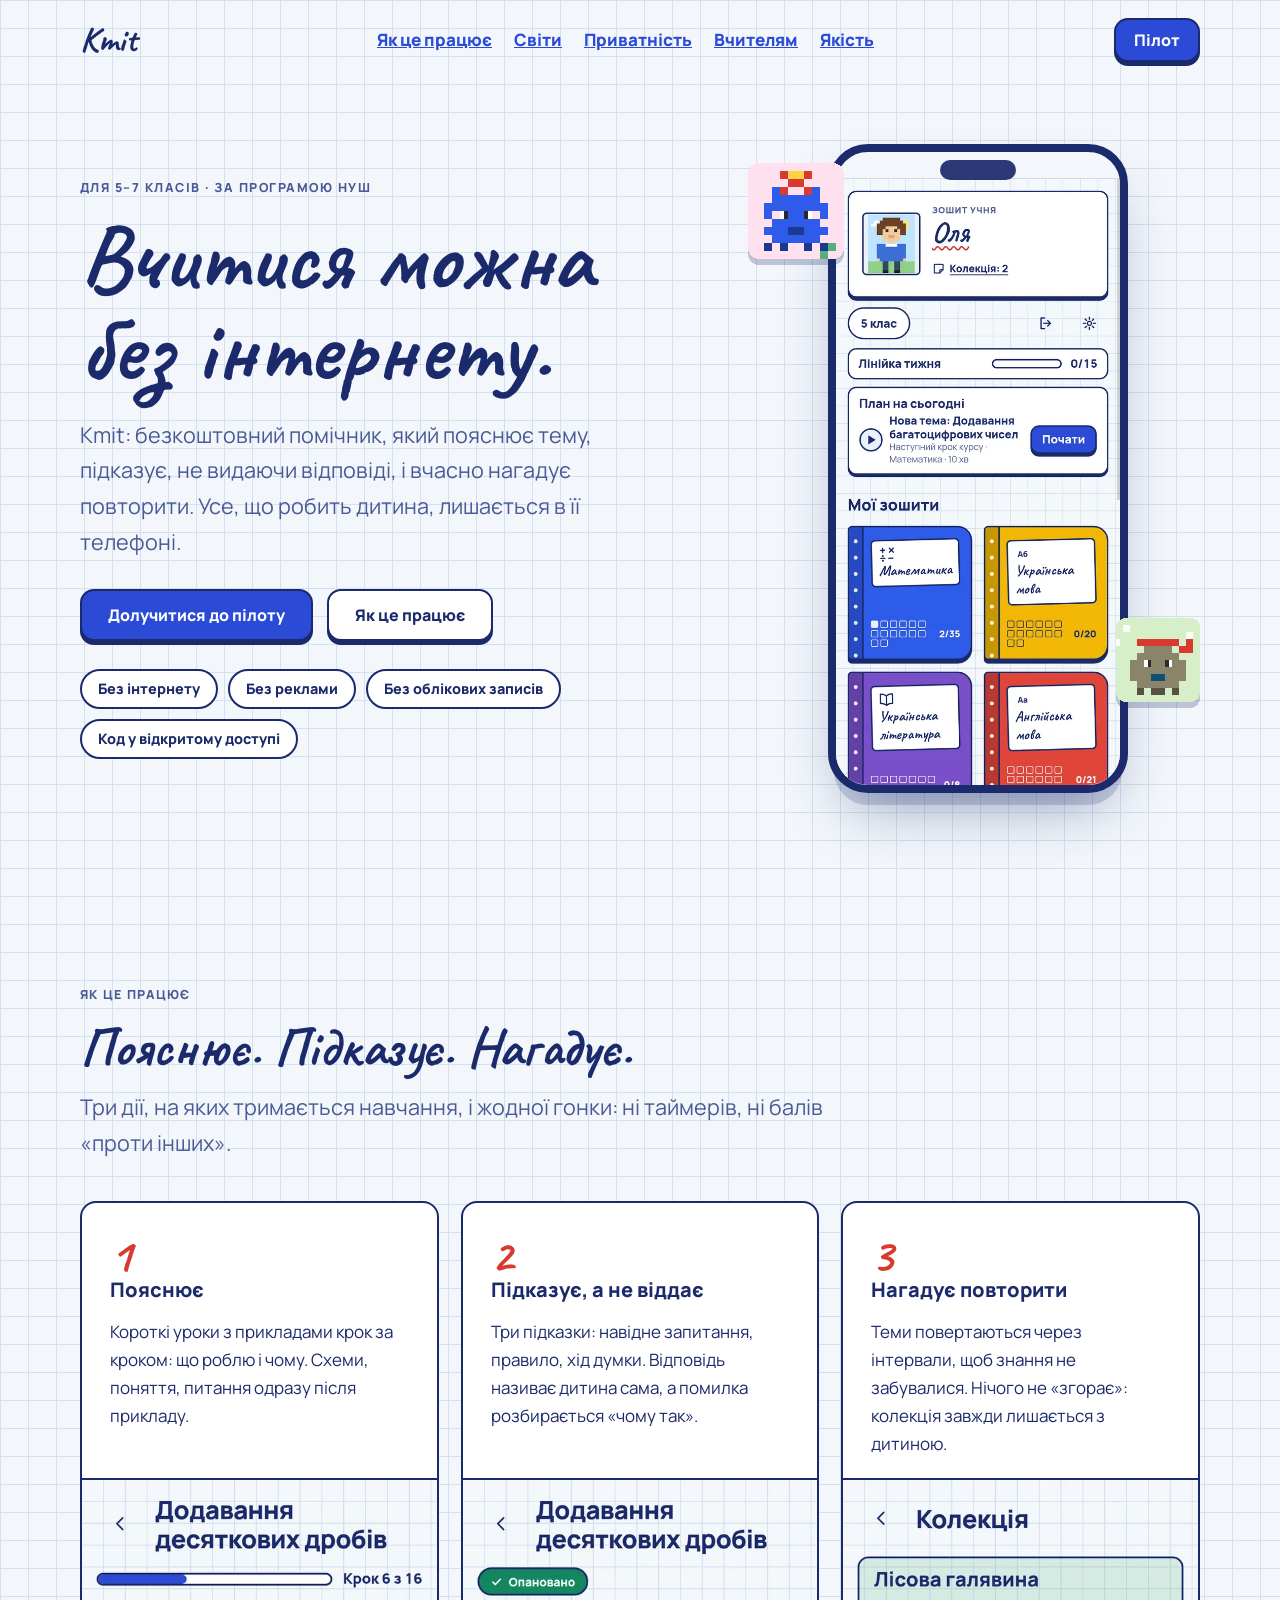
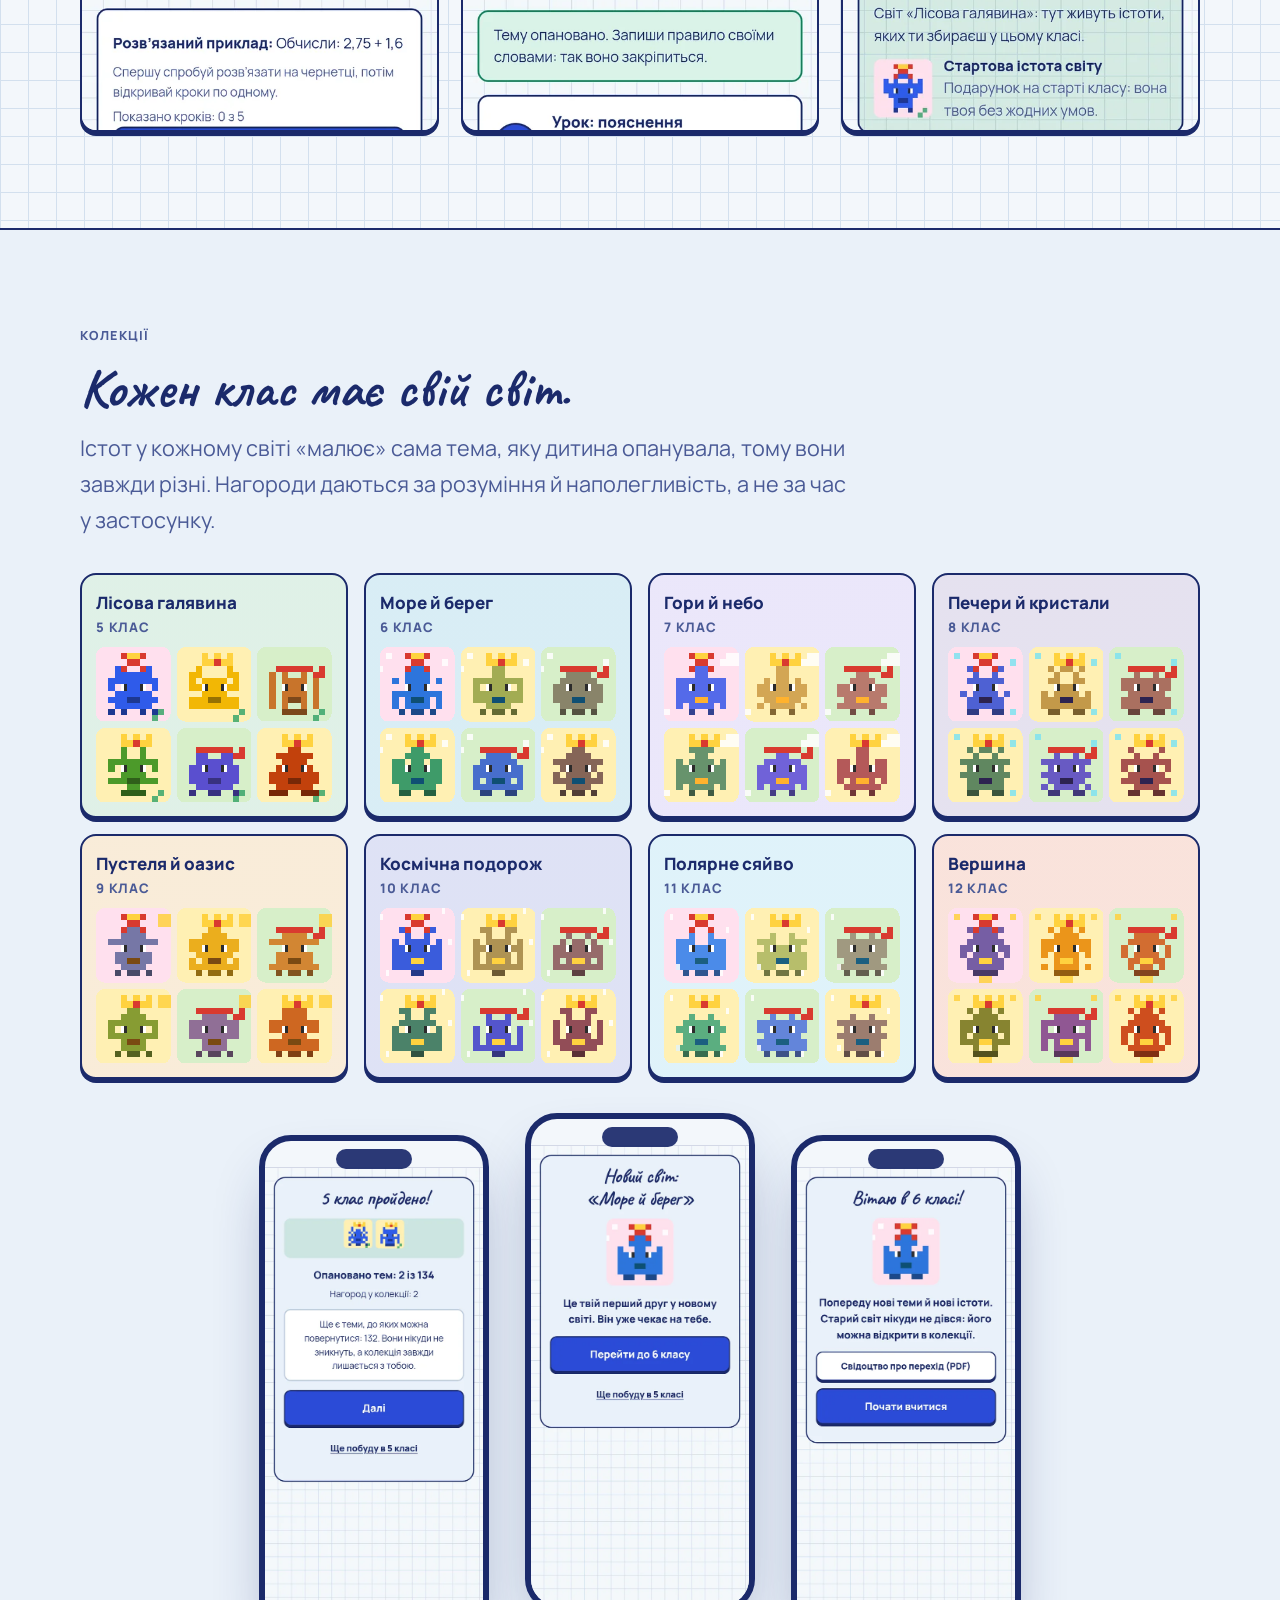
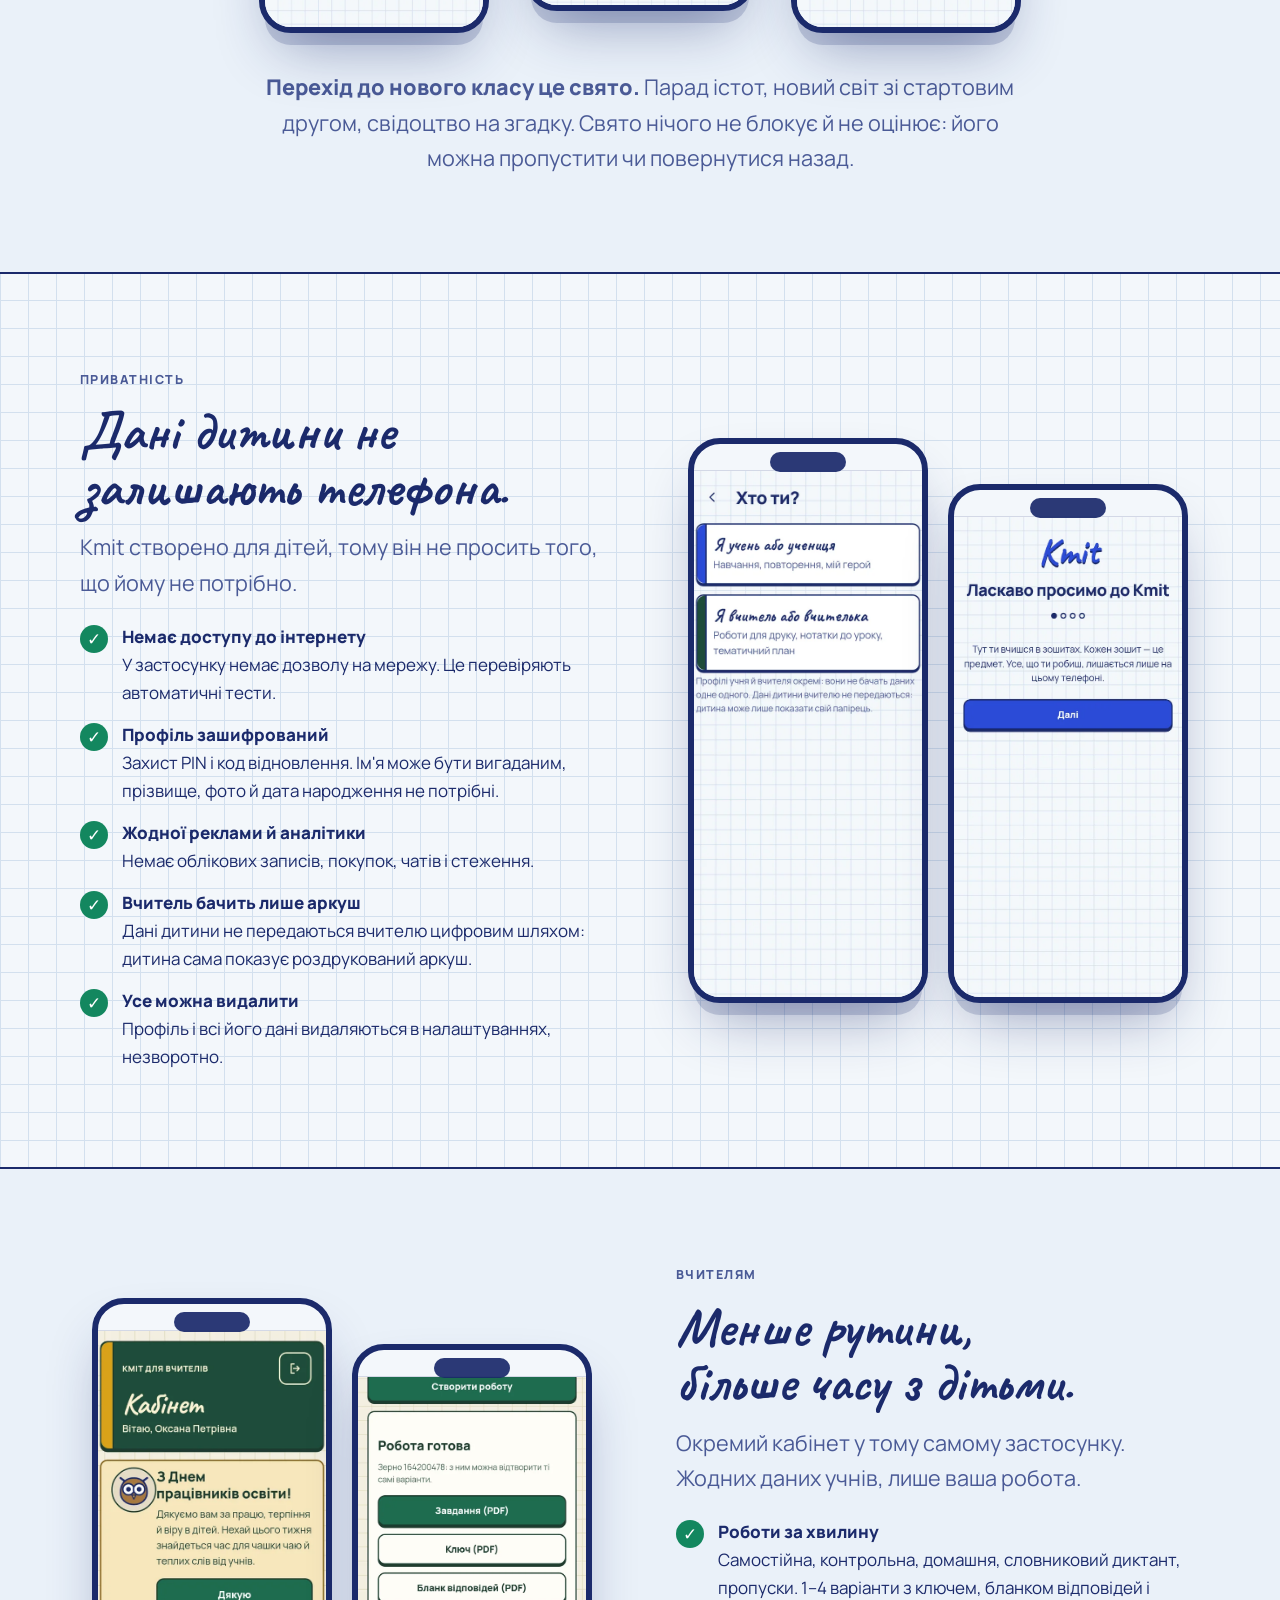
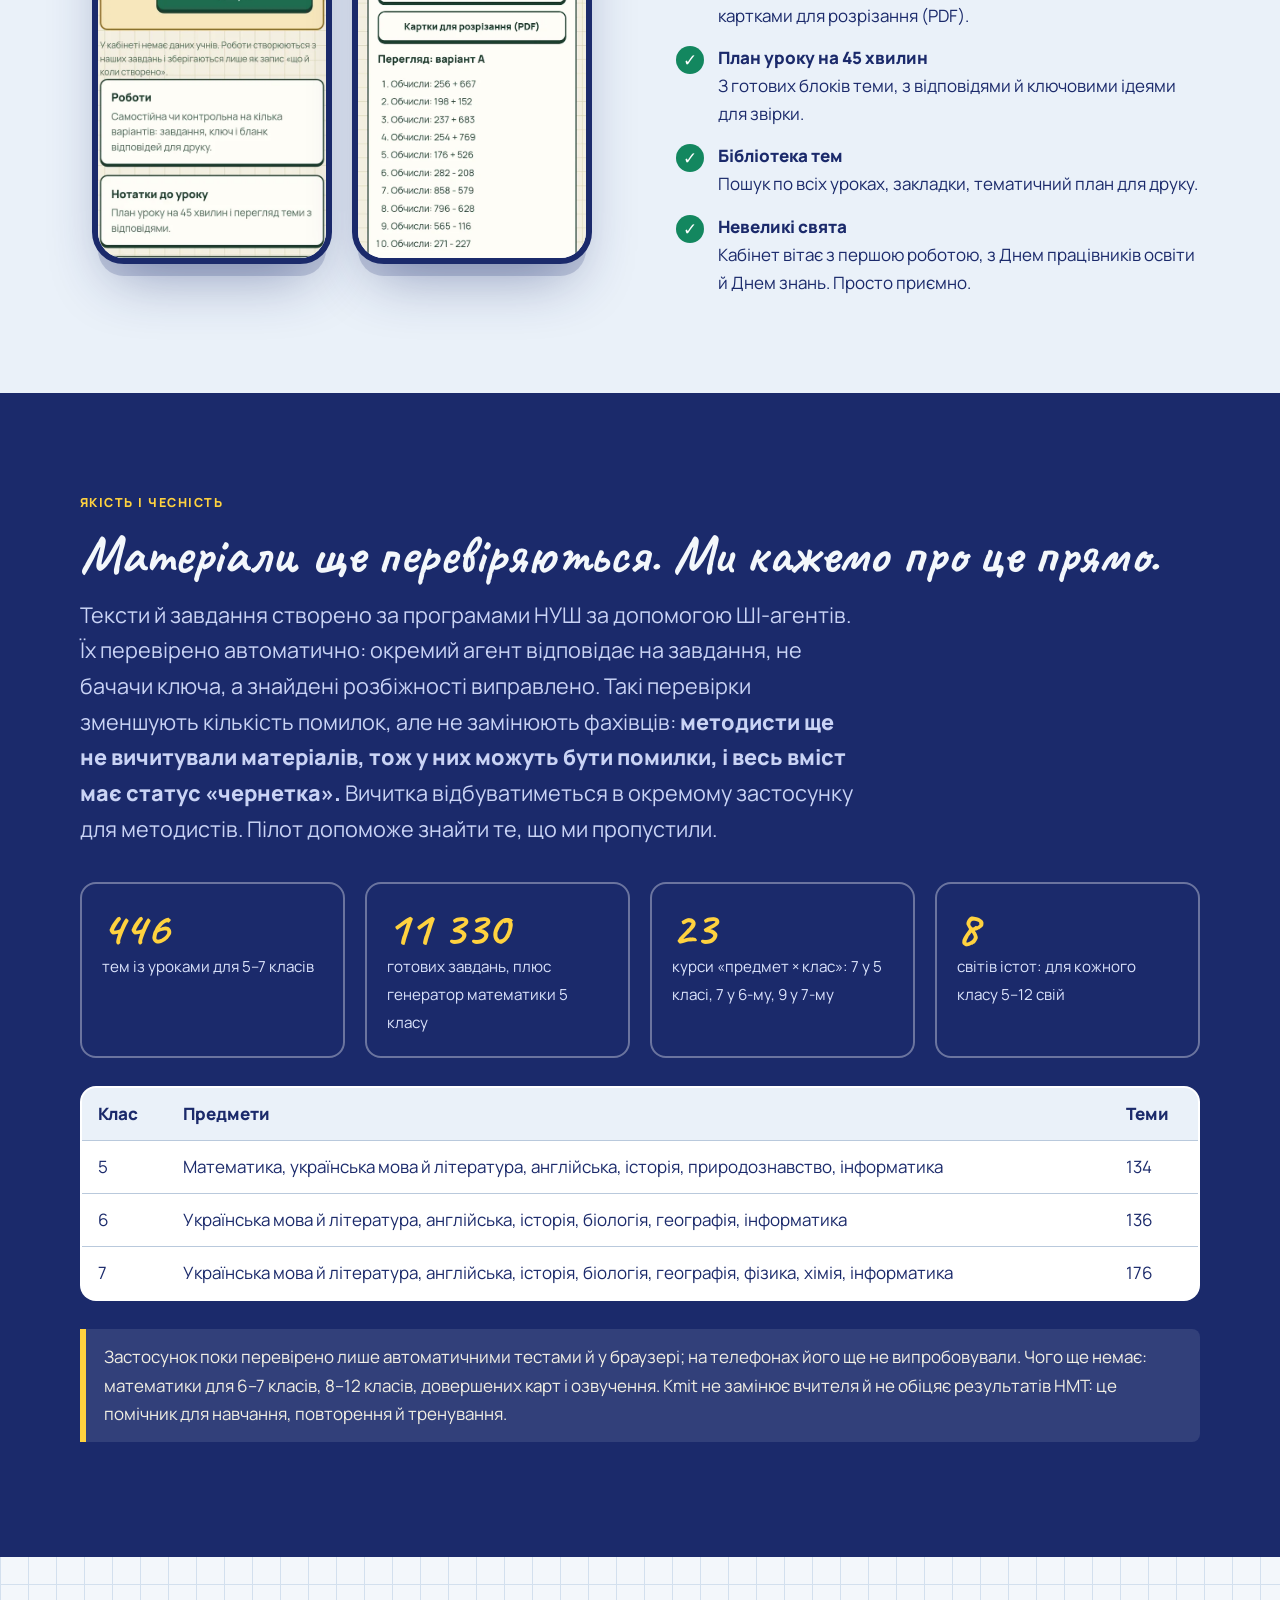
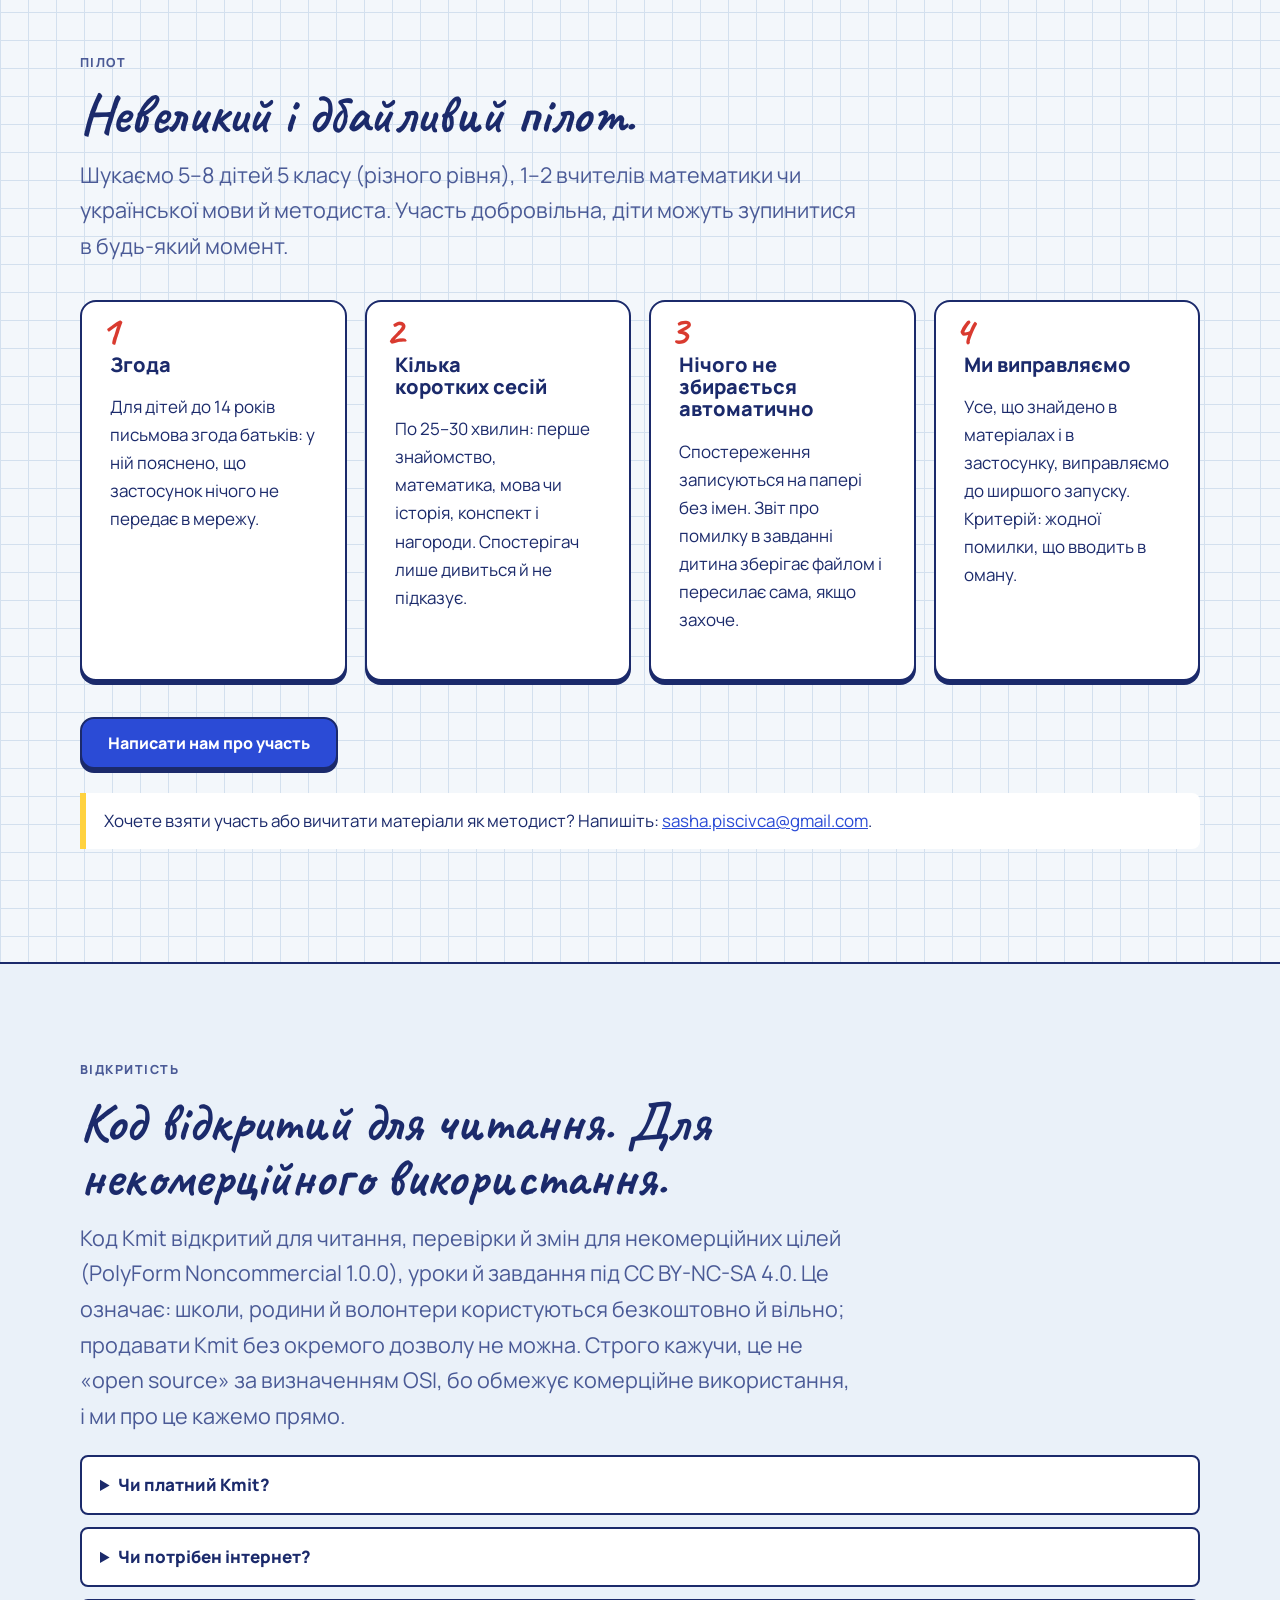
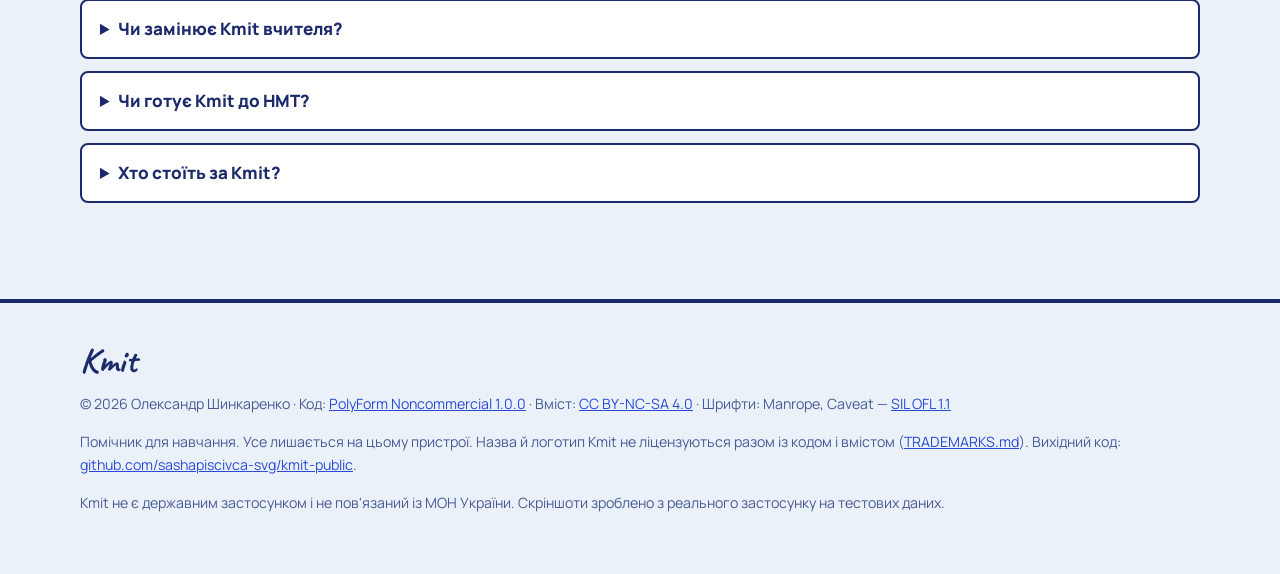
==== commit a0121ffe: "Point repository links to sashapiscivca-svg/kmit-public Co-Authored-By: Claude Opus 5.5 <noreply@ant" ====
--- a/site/index.html
+++ b/site/index.html
@@ -293,8 +293,8 @@
 <footer>
   <div class="wrap">
     <a class="logo" href="#top">Kmit</a>
-    <small>© 2026 Олександр Шинкаренко · Код: <a href="https://github.com/sashapiscivca-svg/kmit/blob/main/LICENSE">PolyForm Noncommercial 1.0.0</a> · Вміст: <a href="https://github.com/sashapiscivca-svg/kmit/blob/main/LICENSE-CONTENT.md">CC BY-NC-SA 4.0</a> · Шрифти: Manrope, Caveat — <a href="https://github.com/sashapiscivca-svg/kmit/tree/main/LICENSES">SIL OFL 1.1</a></small>
-    <small>Помічник для навчання. Усе лишається на цьому пристрої. Назва й логотип Kmit не ліцензуються разом із кодом і вмістом (<a href="https://github.com/sashapiscivca-svg/kmit/blob/main/TRADEMARKS.md">TRADEMARKS.md</a>). Вихідний код: <a href="https://github.com/sashapiscivca-svg/kmit">github.com/sashapiscivca-svg/kmit</a>.</small>
+    <small>© 2026 Олександр Шинкаренко · Код: <a href="https://github.com/sashapiscivca-svg/kmit-public/blob/main/LICENSE">PolyForm Noncommercial 1.0.0</a> · Вміст: <a href="https://github.com/sashapiscivca-svg/kmit-public/blob/main/LICENSE-CONTENT.md">CC BY-NC-SA 4.0</a> · Шрифти: Manrope, Caveat — <a href="https://github.com/sashapiscivca-svg/kmit-public/tree/main/LICENSES">SIL OFL 1.1</a></small>
+    <small>Помічник для навчання. Усе лишається на цьому пристрої. Назва й логотип Kmit не ліцензуються разом із кодом і вмістом (<a href="https://github.com/sashapiscivca-svg/kmit-public/blob/main/TRADEMARKS.md">TRADEMARKS.md</a>). Вихідний код: <a href="https://github.com/sashapiscivca-svg/kmit-public">github.com/sashapiscivca-svg/kmit-public</a>.</small>
     <small>Kmit не є державним застосунком і не пов'язаний із МОН України. Скріншоти зроблено з реального застосунку на тестових даних.</small>
   </div>
 </footer>
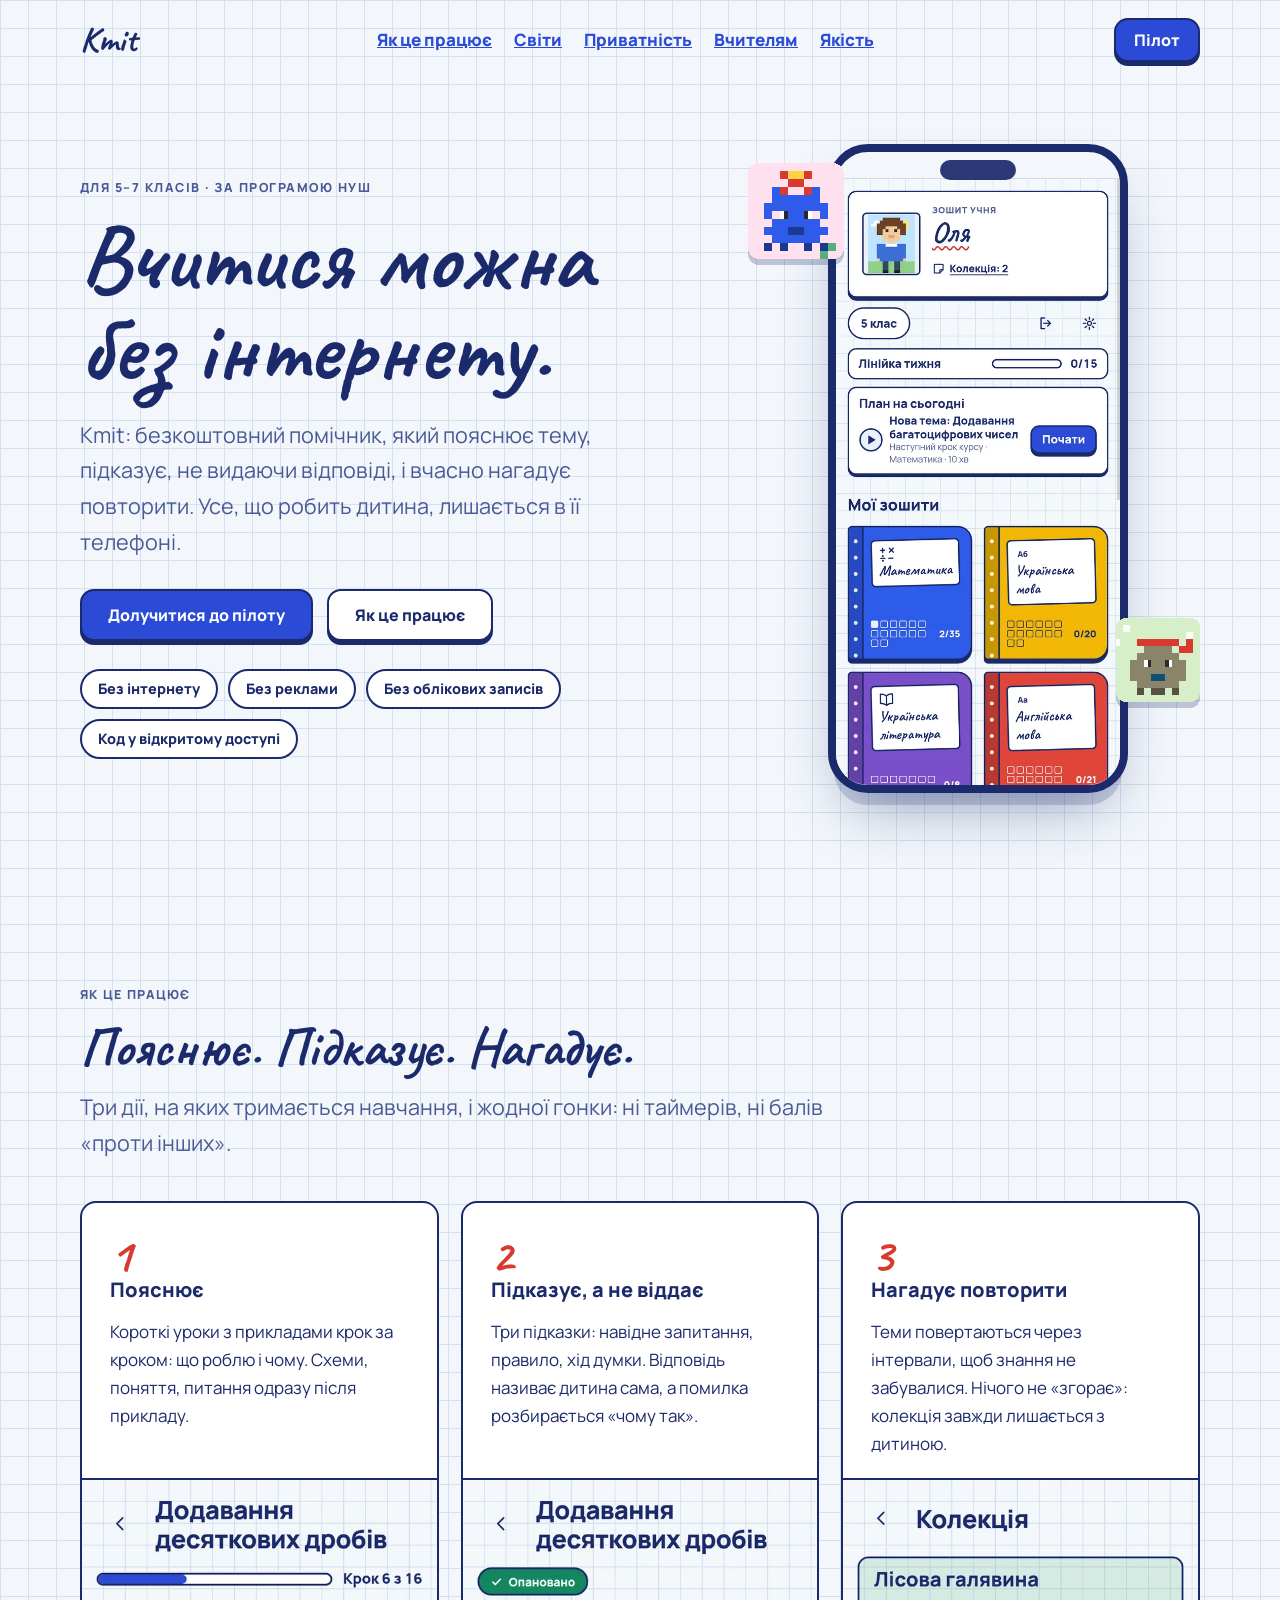
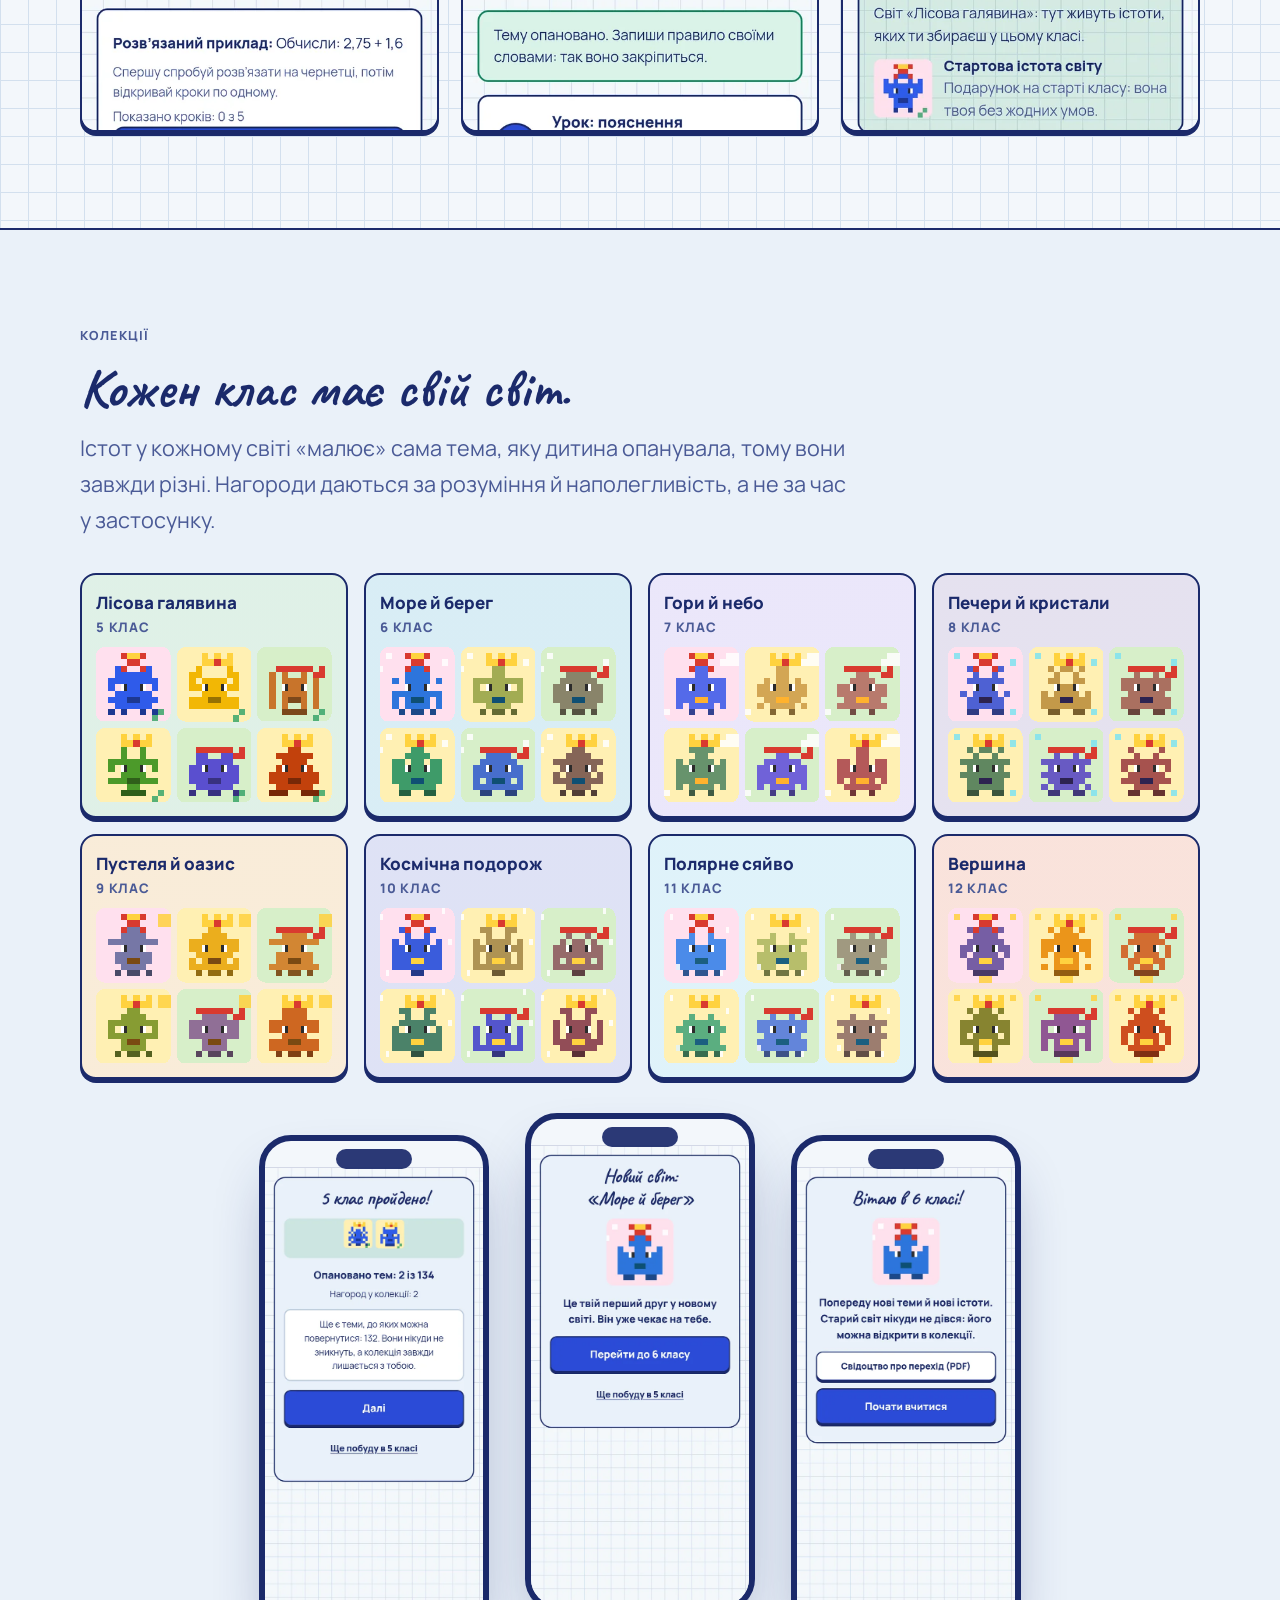
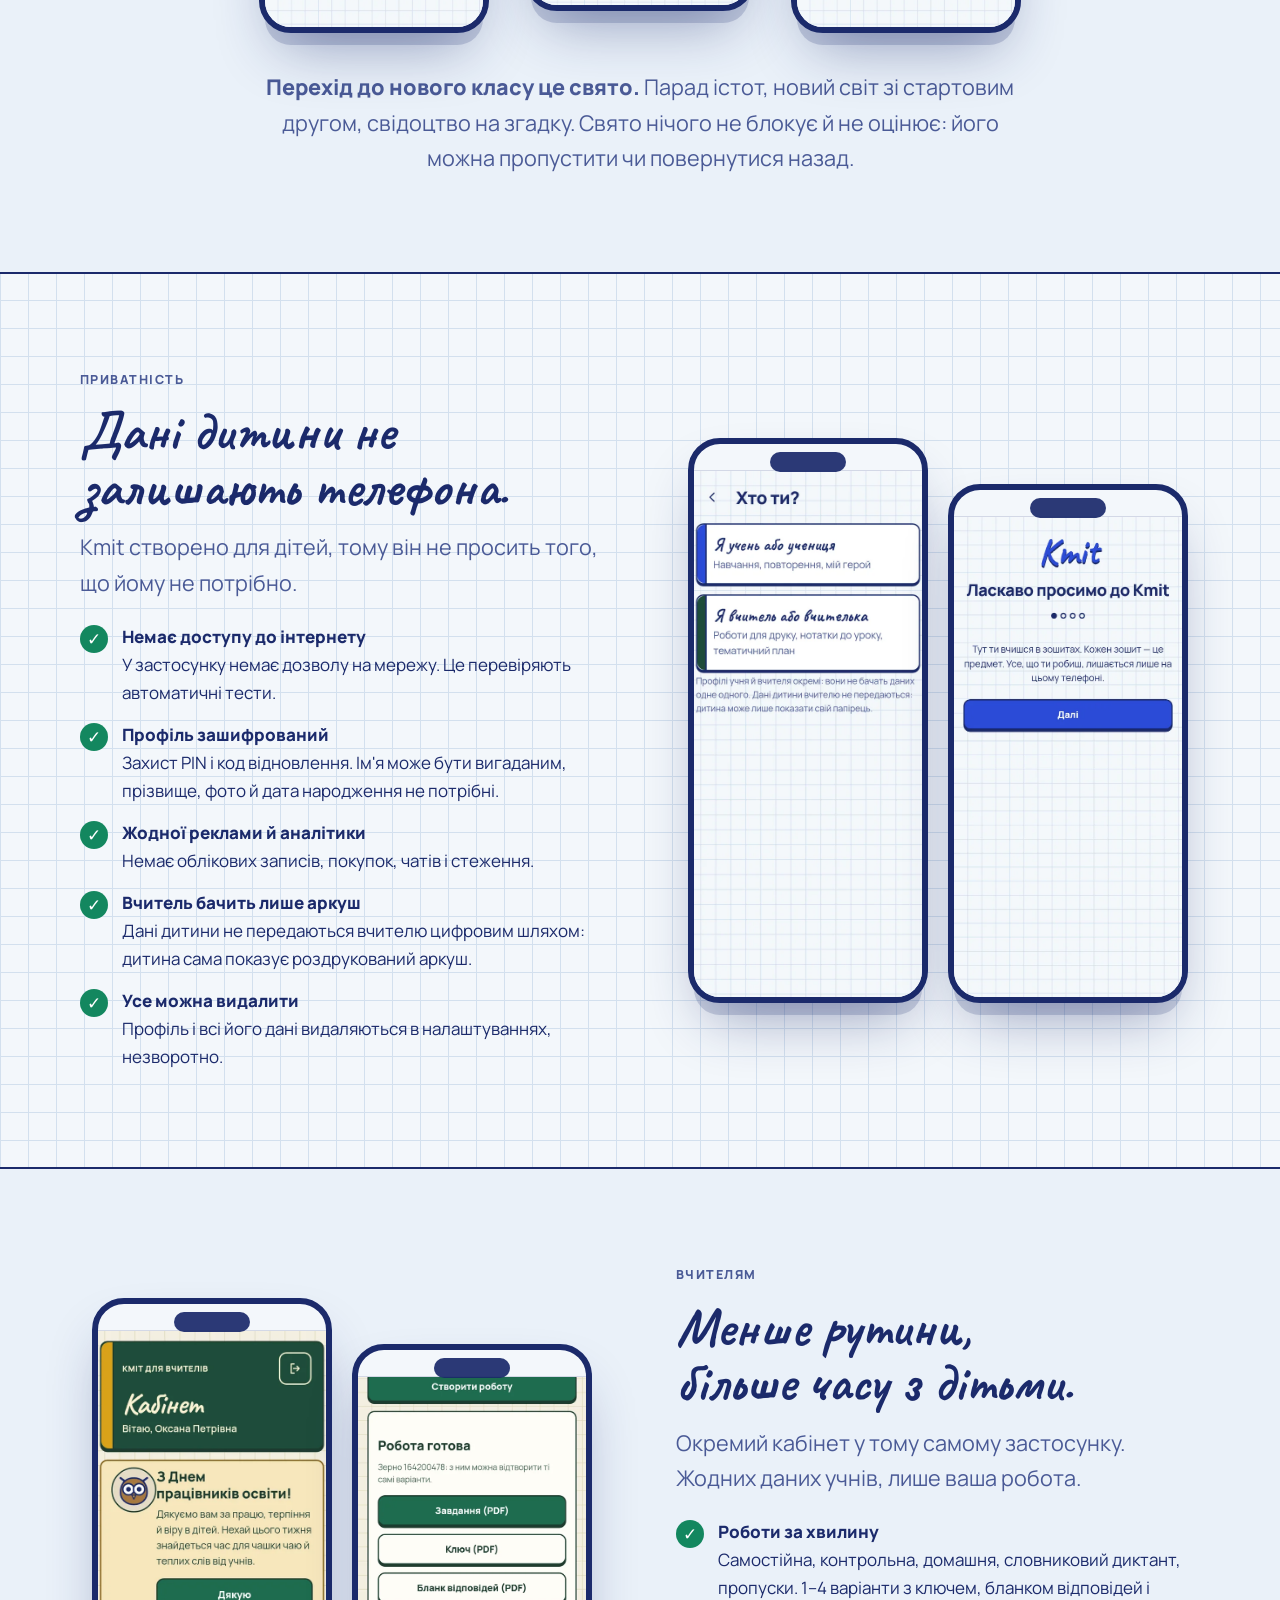
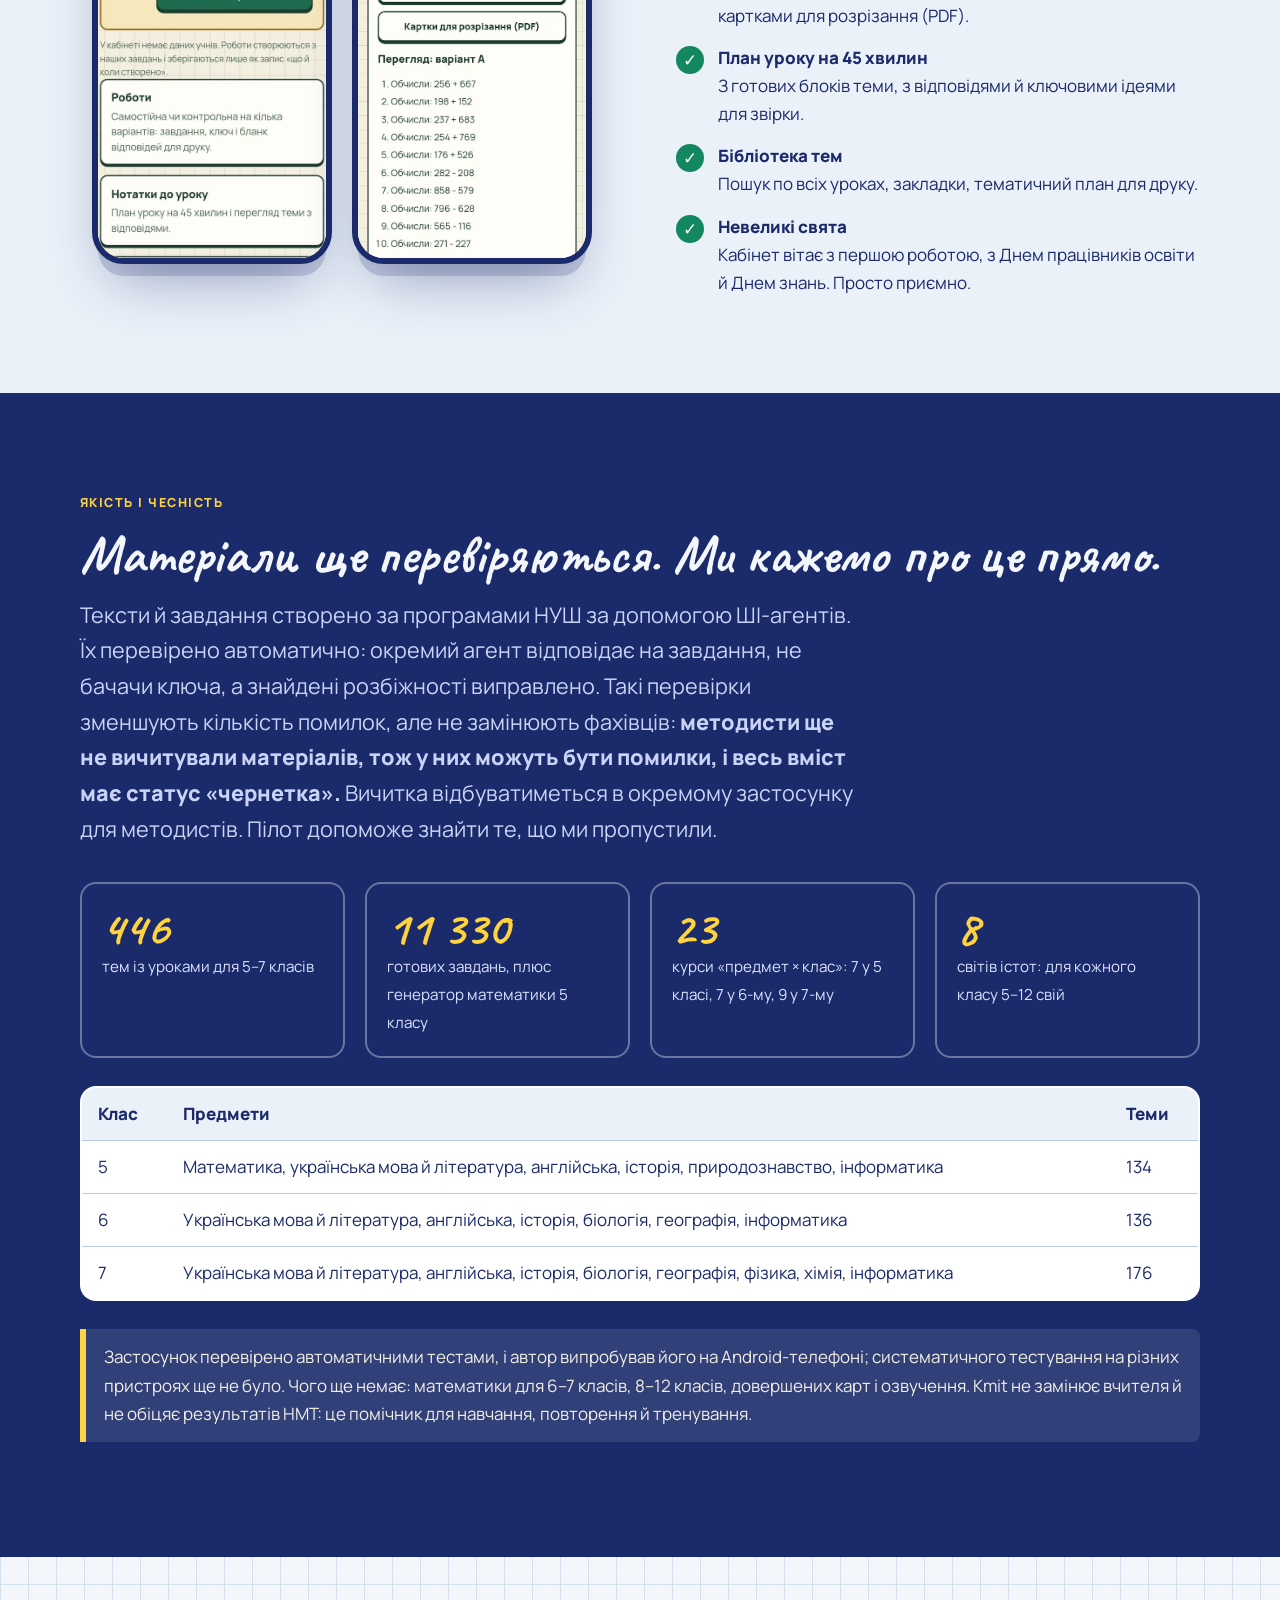
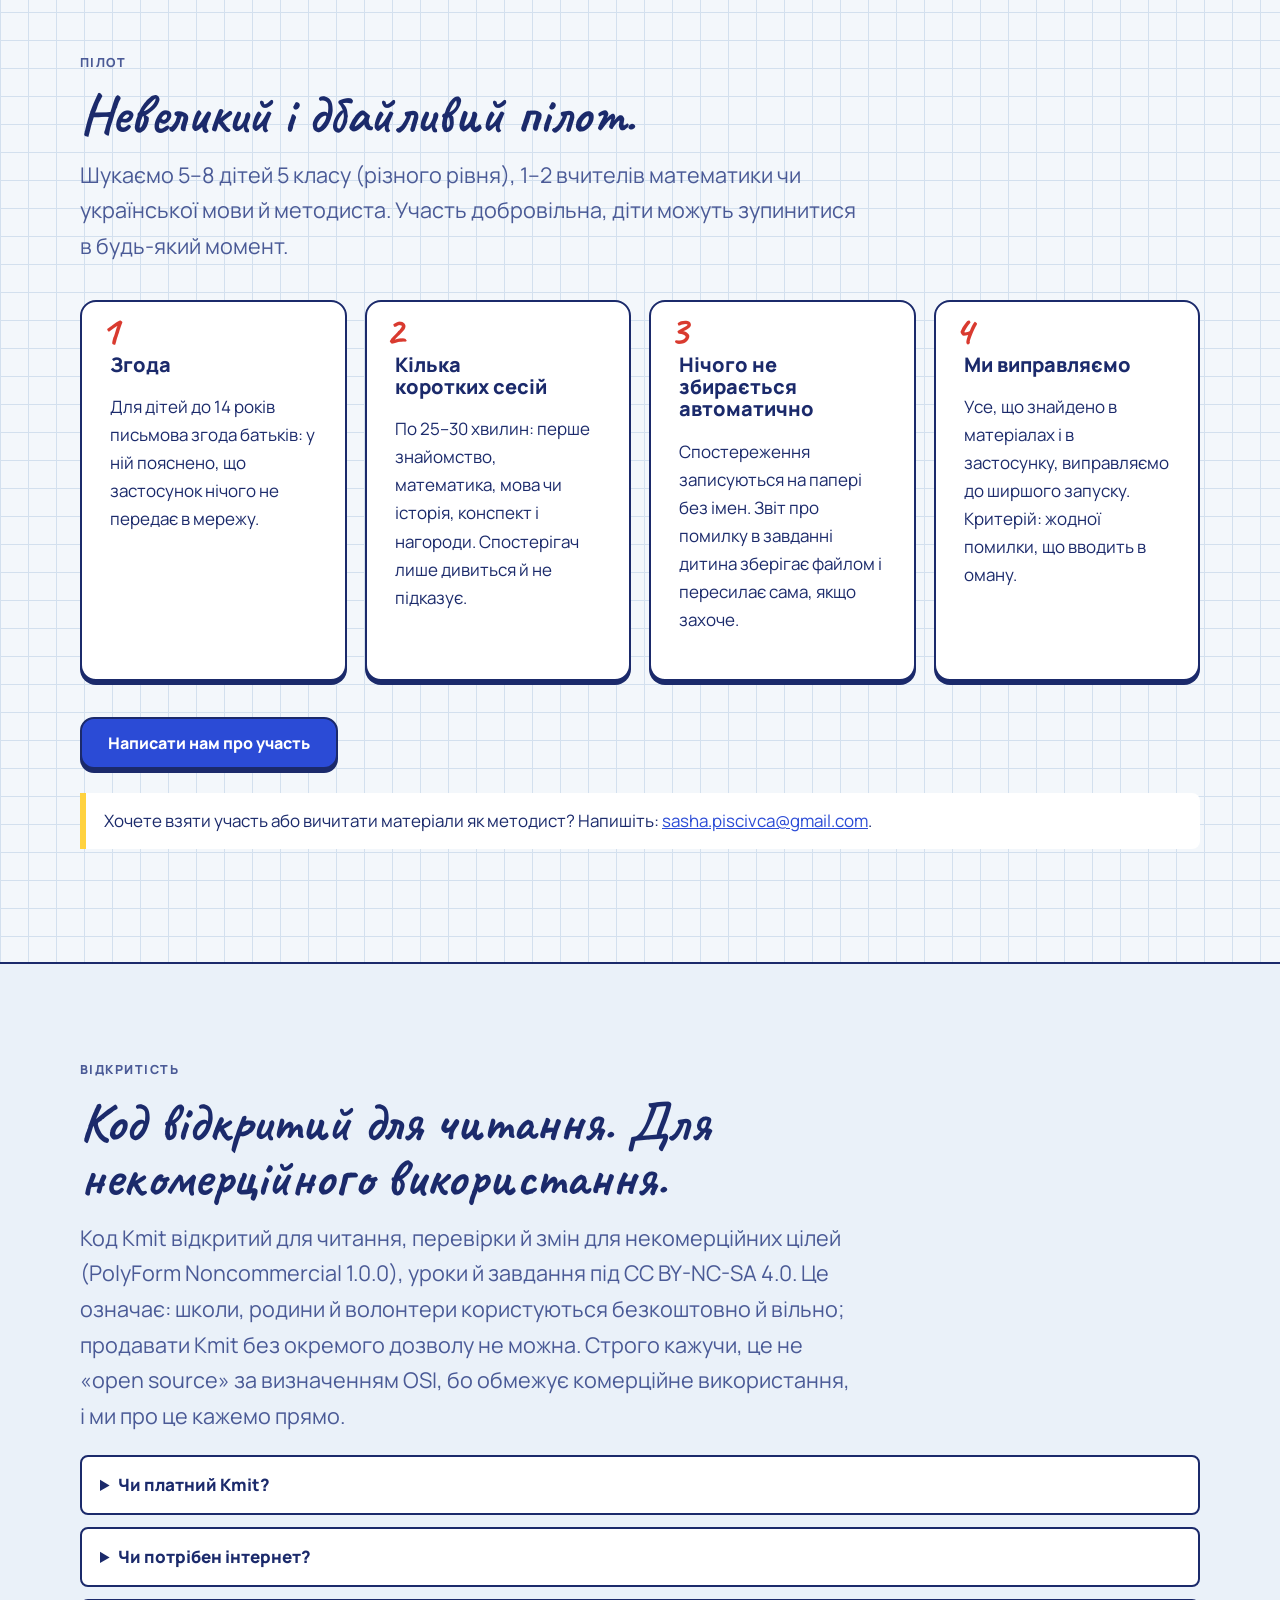
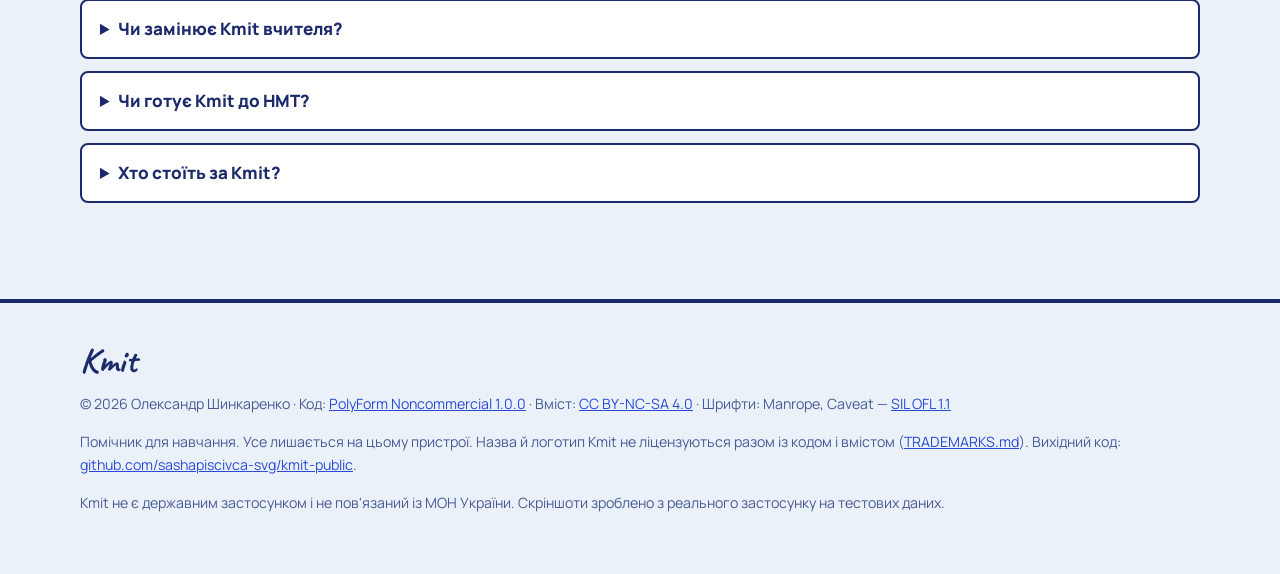
==== commit 7a573f09: "Release 0.1.0: phone-testing status, Dependabot policy for deterministic and crypto crates - Docs an" ====
--- a/site/index.html
+++ b/site/index.html
@@ -257,7 +257,7 @@
         <tr><td>7</td><td>Українська мова й література, англійська, історія, біологія, географія, фізика, хімія, інформатика</td><td>176</td></tr>
       </tbody>
     </table>
-    <p class="note">Застосунок поки перевірено лише автоматичними тестами й у браузері; на телефонах його ще не випробовували. Чого ще немає: математики для 6–7 класів, 8–12 класів, довершених карт і озвучення. Kmit не замінює вчителя й не обіцяє результатів НМТ: це помічник для навчання, повторення й тренування.</p>
+    <p class="note">Застосунок перевірено автоматичними тестами, і автор випробував його на Android-телефоні; систематичного тестування на різних пристроях ще не було. Чого ще немає: математики для 6–7 класів, 8–12 класів, довершених карт і озвучення. Kmit не замінює вчителя й не обіцяє результатів НМТ: це помічник для навчання, повторення й тренування.</p>
   </div>
 </section>
 
